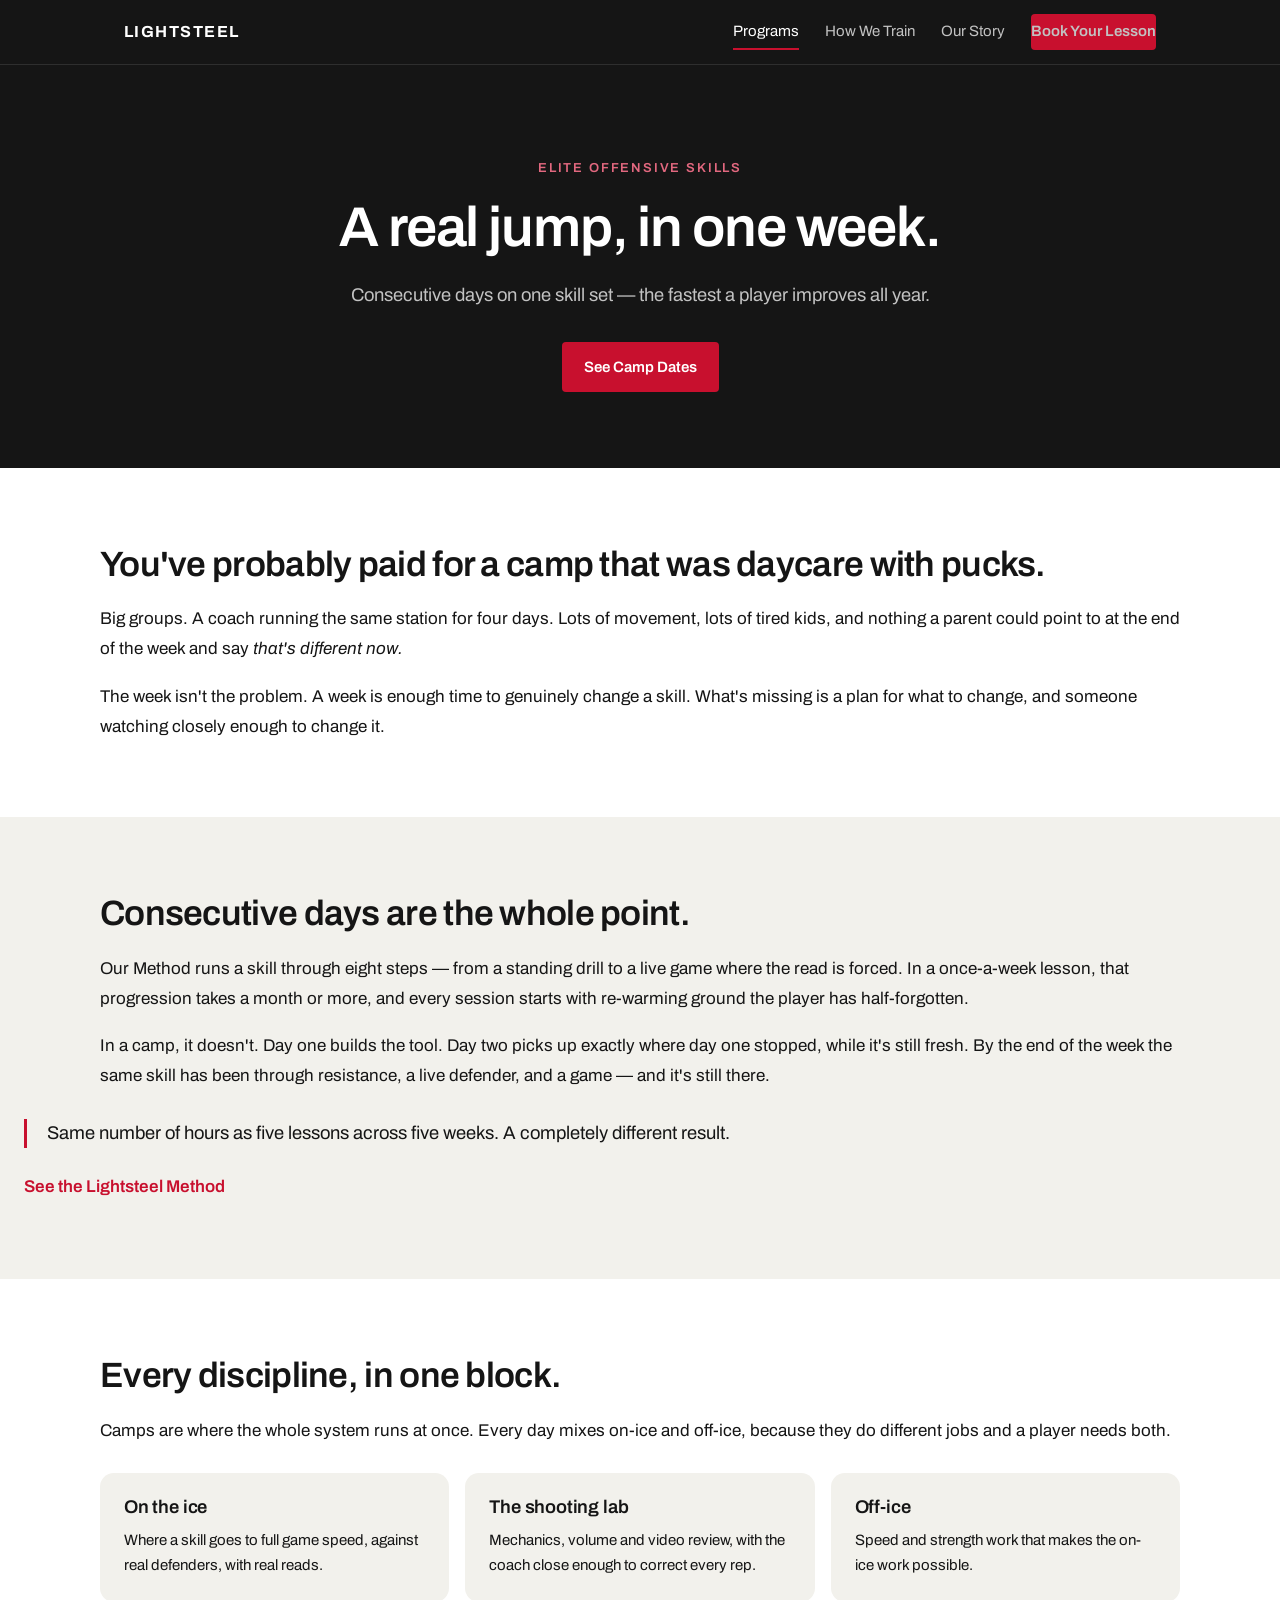
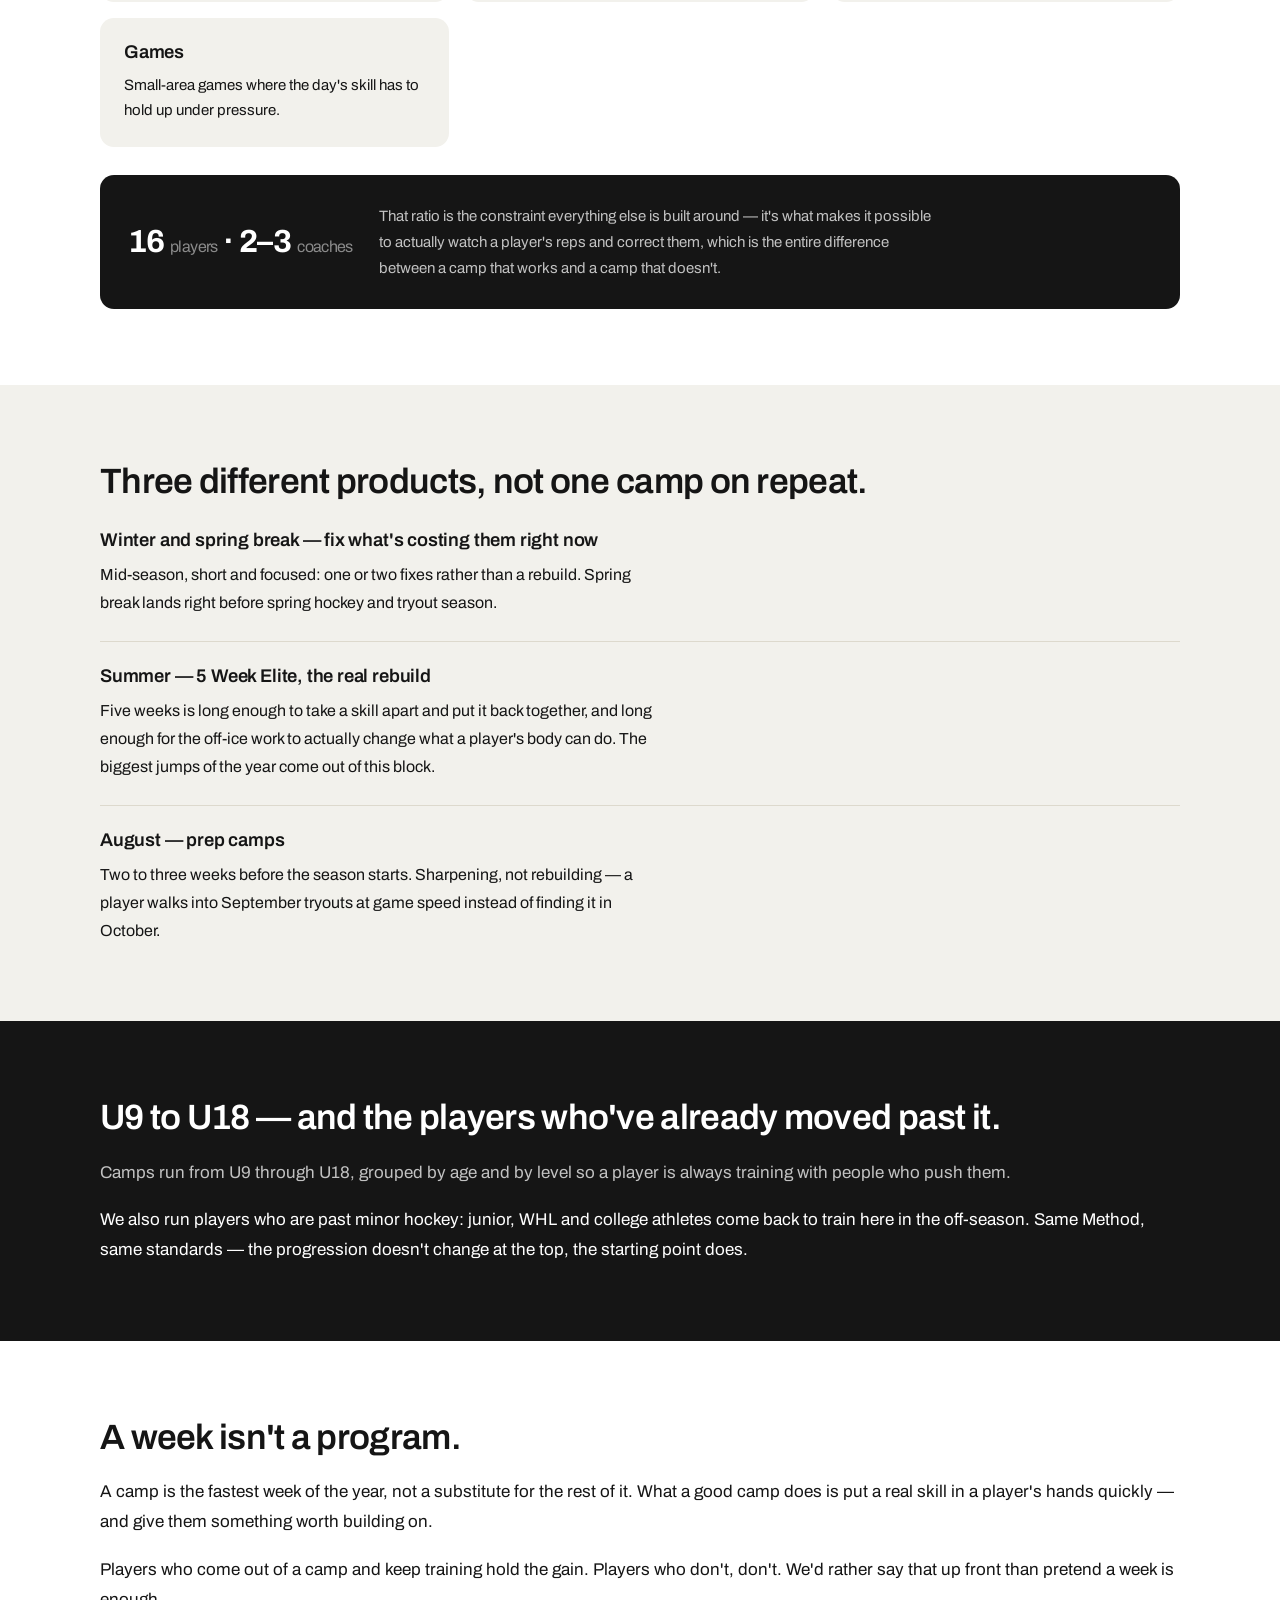
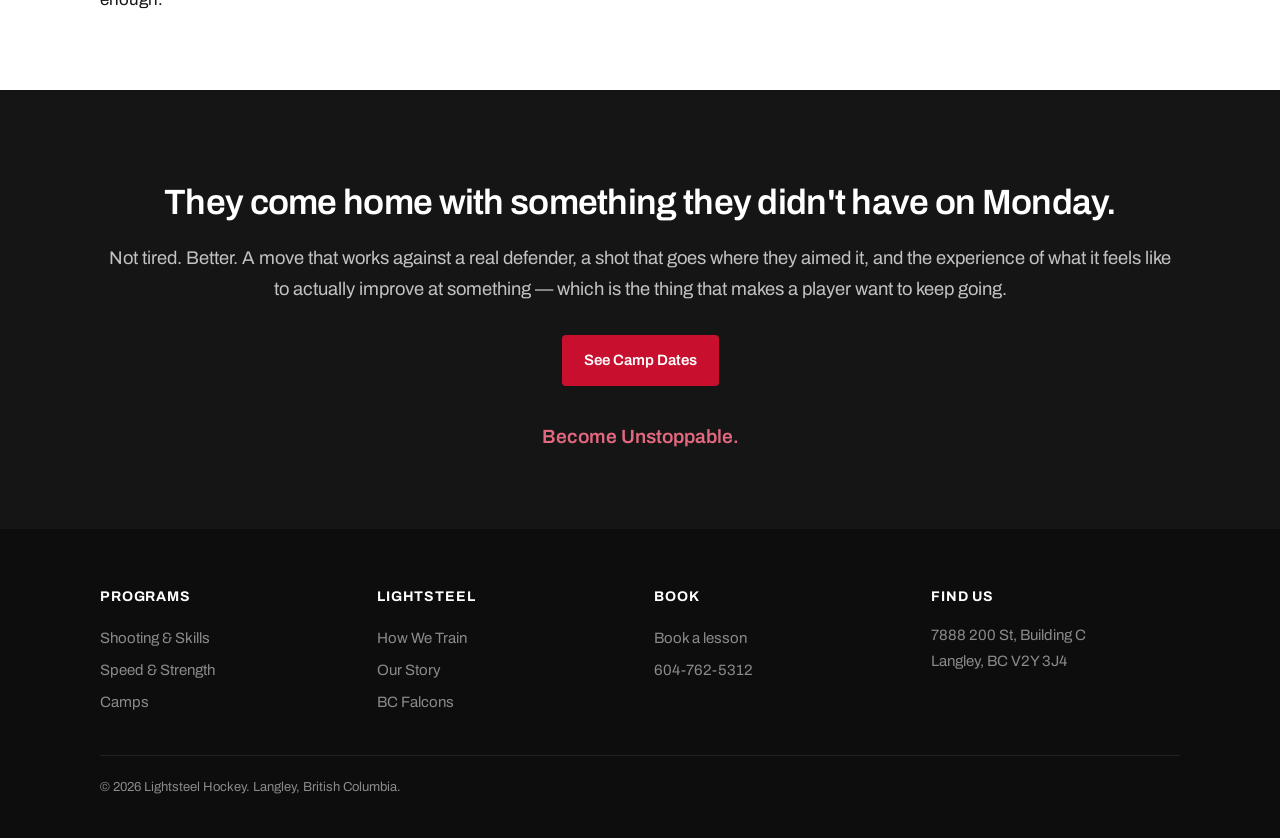
==== camps.html @ 932cd832 "Add files via upload" ====
<!DOCTYPE html>
<html lang="en">
<head>
<meta charset="utf-8">
<meta name="viewport" content="width=device-width, initial-scale=1">
<title>Camps — Elite Offensive Skills</title>
<meta name="description" content="Winter break, spring break, 5 Week Elite and August prep camps in Langley, BC. Sixteen players, two to three coaches, on-ice and off-ice every day.">
<link rel="preconnect" href="https://fonts.googleapis.com">
<link rel="preconnect" href="https://fonts.gstatic.com" crossorigin>
<link href="https://fonts.googleapis.com/css2?family=Archivo:wght@400;500;600;700&display=swap" rel="stylesheet">
<link rel="stylesheet" href="/styles.css">
</head>
<body>
<a class="skip" href="#main">Skip to content</a>

<header class="hdr">
  <div class="hdr-in">
    <a class="brand" href="/">LIGHTSTEEL</a>
    <nav class="nav" aria-label="Main">
      <div class="drop">
        <button type="button" aria-haspopup="true" style="color:#fff;border-bottom-color:var(--red)">Programs</button>
        <div class="drop-menu">
          <a href="/shooting-and-skills">Shooting &amp; Skills<span>The synthetic ice lab</span></a>
          <a href="/speed-and-strength">Speed &amp; Strength<span>The physical engine</span></a>
          <a href="/camps">Camps<span>A real jump in a short window</span></a>
        </div>
      </div>
      <a href="/how-we-train" class="hide-sm">How We Train</a>
      <a href="/our-story" class="hide-sm">Our Story</a>
      <a class="btn btn-sm" href="https://goteamup.com/p/12581119-lightsteel-hockey/">Book Your Lesson</a>
    </nav>
  </div>
</header>
<main id="main">

  <section class="band band-dark hero">
    <p class="eyebrow">Elite Offensive Skills</p>
    <h1>A real jump, in one week.</h1>
    <p class="lead">Consecutive days on one skill set — the fastest a player improves all year.</p>
    <div class="cta-row"><a class="btn" href="https://goteamup.com/p/12581119-lightsteel-hockey/">See Camp Dates</a></div>
  </section>

  <section class="band band-white">
    <h2>You've probably paid for a camp that was daycare with pucks.</h2>
    <p>Big groups. A coach running the same station for four days. Lots of movement, lots of tired kids, and nothing a parent could point to at the end of the week and say <em>that's different now.</em></p>
    <p>The week isn't the problem. A week is enough time to genuinely change a skill. What's missing is a plan for what to change, and someone watching closely enough to change it.</p>
  </section>

  <section class="band band-light">
    <h2>Consecutive days are the whole point.</h2>
    <p>Our Method runs a skill through eight steps — from a standing drill to a live game where the read is forced. In a once-a-week lesson, that progression takes a month or more, and every session starts with re-warming ground the player has half-forgotten.</p>
    <p>In a camp, it doesn't. Day one builds the tool. Day two picks up exactly where day one stopped, while it's still fresh. By the end of the week the same skill has been through resistance, a live defender, and a game — and it's still there.</p>
    <p class="pull">Same number of hours as five lessons across five weeks. A completely different result.</p>
    <a class="arrow-link" href="/how-we-train" style="margin-top:24px">See the Lightsteel Method</a>
  </section>

  <section class="band band-white">
    <h2>Every discipline, in one block.</h2>
    <p>Camps are where the whole system runs at once. Every day mixes on-ice and off-ice, because they do different jobs and a player needs both.</p>
    <div class="grid g2">
      <div class="card"><h3>On the ice</h3><p>Where a skill goes to full game speed, against real defenders, with real reads.</p></div>
      <div class="card"><h3>The shooting lab</h3><p>Mechanics, volume and video review, with the coach close enough to correct every rep.</p></div>
      <div class="card"><h3>Off-ice</h3><p>Speed and strength work that makes the on-ice work possible.</p></div>
      <div class="card"><h3>Games</h3><p>Small-area games where the day's skill has to hold up under pressure.</p></div>
    </div>
    <div class="ratio">
      <b>16 <span>players</span> · 2–3 <span>coaches</span></b>
      <p>That ratio is the constraint everything else is built around — it's what makes it possible to actually watch a player's reps and correct them, which is the entire difference between a camp that works and a camp that doesn't.</p>
    </div>
  </section>

  <section class="band band-light">
    <h2>Three different products, not one camp on repeat.</h2>
    <div class="rows">
      <div class="row">
        <h3>Winter and spring break — fix what's costing them right now</h3>
        <p>Mid-season, short and focused: one or two fixes rather than a rebuild. Spring break lands right before spring hockey and tryout season.</p>
      </div>
      <div class="row">
        <h3>Summer — 5 Week Elite, the real rebuild</h3>
        <p>Five weeks is long enough to take a skill apart and put it back together, and long enough for the off-ice work to actually change what a player's body can do. The biggest jumps of the year come out of this block.</p>
      </div>
      <div class="row">
        <h3>August — prep camps</h3>
        <p>Two to three weeks before the season starts. Sharpening, not rebuilding — a player walks into September tryouts at game speed instead of finding it in October.</p>
      </div>
    </div>
  </section>

  <section class="band band-dark">
    <h2>U9 to U18 — and the players who've already moved past it.</h2>
    <p>Camps run from U9 through U18, grouped by age and by level so a player is always training with people who push them.</p>
    <p style="color:#fff">We also run players who are past minor hockey: junior, WHL and college athletes come back to train here in the off-season. Same Method, same standards — the progression doesn't change at the top, the starting point does.</p>
  </section>

  <section class="band band-white">
    <h2>A week isn't a program.</h2>
    <p>A camp is the fastest week of the year, not a substitute for the rest of it. What a good camp does is put a real skill in a player's hands quickly — and give them something worth building on.</p>
    <p>Players who come out of a camp and keep training hold the gain. Players who don't, don't. We'd rather say that up front than pretend a week is enough.</p>
  </section>

  <section class="band band-dark hero">
    <h2>They come home with something they didn't have on Monday.</h2>
    <p class="lead">Not tired. Better. A move that works against a real defender, a shot that goes where they aimed it, and the experience of what it feels like to actually improve at something — which is the thing that makes a player want to keep going.</p>
    <div class="cta-row"><a class="btn" href="https://goteamup.com/p/12581119-lightsteel-hockey/">See Camp Dates</a></div>
    <p style="color:var(--red-accent);font-weight:600;font-size:1.2rem;margin-top:34px">Become Unstoppable.</p>
  </section>

</main>

<footer class="ftr">
  <div class="ftr-in">
    <div>
      <h4>Programs</h4>
      <a href="/shooting-and-skills">Shooting &amp; Skills</a>
      <a href="/speed-and-strength">Speed &amp; Strength</a>
      <a href="/camps">Camps</a>
    </div>
    <div>
      <h4>Lightsteel</h4>
      <a href="/how-we-train">How We Train</a>
      <a href="/our-story">Our Story</a>
      <a href="https://bcfalcons.com">BC Falcons</a>
    </div>
    <div>
      <h4>Book</h4>
      <a href="https://goteamup.com/p/12581119-lightsteel-hockey/">Book a lesson</a>
      <a href="tel:+16047625312">604-762-5312</a>
    </div>
    <div>
      <h4>Find us</h4>
      <p style="font-size:15px;margin:0">7888 200 St, Building C<br>Langley, BC V2Y 3J4</p>
    </div>
  </div>
  <p class="legal">© <span id="yr">2026</span> Lightsteel Hockey. Langley, British Columbia.</p>
</footer>
<script>document.getElementById('yr').textContent=new Date().getFullYear();</script>
</body>
</html>
---- styles.css ----
/* Lightsteel Hockey — shared styles
   Edit colours, type and spacing here once; every page picks it up. */

:root {
  --red: #c8102e;
  --red-accent: #e2687f;
  --dark: #151515;
  --dark-2: #1e1e1e;
  --light: #f2f1ec;
  --white: #ffffff;
  --ink: #151515;
  --ink-soft: #4a4a4a;
  --ink-mute: #6a6a6a;
  --on-dark: #ffffff;
  --on-dark-soft: #c2c2c2;
  --on-dark-mute: #8a8a8a;
  --line-dark: #333333;
  --line-light: #ddd9cd;
  --wrap: 1080px;
  --read: 62ch;
}

* { box-sizing: border-box; }

html { scroll-behavior: smooth; }
@media (prefers-reduced-motion: reduce) {
  html { scroll-behavior: auto; }
  * { animation: none !important; transition: none !important; }
}

body {
  margin: 0;
  font-family: 'Archivo', -apple-system, BlinkMacSystemFont, 'Segoe UI', sans-serif;
  font-size: 17px;
  line-height: 1.75;
  color: var(--ink);
  background: var(--white);
  -webkit-font-smoothing: antialiased;
}

img { max-width: 100%; display: block; }
a { color: inherit; }

:focus-visible {
  outline: 3px solid var(--red-accent);
  outline-offset: 3px;
}

.skip {
  position: absolute; left: -9999px;
  background: var(--red); color: #fff; padding: 12px 18px; z-index: 100;
}
.skip:focus { left: 12px; top: 12px; }

/* ---------- header ---------- */

.hdr {
  position: sticky; top: 0; z-index: 50;
  background: var(--dark);
  border-bottom: 1px solid #2e2e2e;
}
.hdr-in {
  max-width: var(--wrap); margin: 0 auto;
  padding: 14px 24px;
  display: flex; align-items: center; justify-content: space-between; gap: 20px;
}
.brand {
  color: #fff; font-weight: 700; letter-spacing: .09em;
  font-size: 16px; text-decoration: none;
}
.nav { display: flex; align-items: center; gap: 26px; }
.nav a {
  color: var(--on-dark-soft); text-decoration: none; font-size: 15px;
  padding: 4px 0; border-bottom: 2px solid transparent;
}
.nav a:hover { color: #fff; }
.nav a[aria-current="page"] { color: #fff; border-bottom-color: var(--red); }

.drop { position: relative; }
.drop > button {
  background: none; border: 0; padding: 4px 0; cursor: pointer;
  color: var(--on-dark-soft); font: inherit; font-size: 15px;
  border-bottom: 2px solid transparent;
}
.drop > button:hover { color: #fff; }
.drop-menu {
  position: absolute; top: calc(100% + 14px); left: -18px;
  background: var(--dark-2); border: 1px solid var(--line-dark);
  border-radius: 12px; padding: 10px; min-width: 260px;
  display: none; flex-direction: column; gap: 2px;
}
.drop:hover .drop-menu, .drop:focus-within .drop-menu { display: flex; }
.drop-menu a {
  padding: 10px 12px; border-radius: 8px; border: 0;
  color: #fff; font-size: 15px;
}
.drop-menu a span { display: block; color: var(--on-dark-mute); font-size: 13px; line-height: 1.5; }
.drop-menu a:hover { background: #2a2a2a; }

.btn {
  display: inline-block; background: var(--red); color: #fff;
  text-decoration: none; font-size: 15px; font-weight: 600;
  padding: 12px 22px; border-radius: 4px; white-space: nowrap;
}
.btn:hover { background: #a80d26; }
.btn-ghost {
  background: transparent; border: 1px solid #5a5a5a; color: #fff;
}
.btn-ghost:hover { background: #262626; border-color: #7a7a7a; }
.btn-sm { padding: 10px 18px; font-size: 14px; }

/* ---------- bands ---------- */

.band { padding: 76px 24px; }
.band > * { max-width: var(--wrap); margin-left: auto; margin-right: auto; }
.band-dark { background: var(--dark); color: var(--on-dark-soft); }
.band-light { background: var(--light); }
.band-white { background: var(--white); }
.band-red { background: var(--red); color: #fff; }
.band-tight { padding: 44px 24px; }

.band-dark h1, .band-dark h2, .band-dark h3, .band-dark strong { color: #fff; }
.band-red h2, .band-red h3, .band-red strong { color: #fff; }

/* ---------- type ---------- */

h1, h2, h3 {
  font-weight: 600; letter-spacing: -0.02em; line-height: 1.15;
  margin: 0 0 20px;
}
h1 { font-size: clamp(2.4rem, 6vw, 3.5rem); }
h2 { font-size: clamp(1.7rem, 3.6vw, 2.2rem); }
h3 { font-size: 1.15rem; letter-spacing: -0.01em; margin-bottom: 10px; }

p { margin: 0 0 18px; max-width: var(--read); }
p:last-child { margin-bottom: 0; }
.lead { font-size: 1.15rem; line-height: 1.7; }
.wide { max-width: none; }

.eyebrow {
  color: var(--red); font-size: 13px; font-weight: 600;
  letter-spacing: .14em; text-transform: uppercase;
  margin: 0 0 16px;
}
.band-dark .eyebrow { color: var(--red-accent); }

.pull {
  border-left: 3px solid var(--red);
  padding-left: 20px; margin: 28px 0 0;
  font-size: 1.15rem; line-height: 1.6; color: var(--ink);
}
.band-dark .pull { color: #fff; }

.note { color: var(--ink-mute); }
.band-dark .note { color: var(--on-dark-mute); }

.arrow-link {
  display: inline-block; margin-top: 8px;
  color: var(--red); font-weight: 600; text-decoration: none;
  border-bottom: 1px solid transparent;
}
.arrow-link:hover { border-bottom-color: var(--red); }
.band-dark .arrow-link { color: var(--red-accent); }

/* ---------- hero ---------- */

.hero { padding: 92px 24px 76px; text-align: center; }
.hero p { margin-left: auto; margin-right: auto; }
.hero-left { text-align: left; }
.hero-left p { margin-left: 0; }
.cta-row { display: flex; gap: 12px; justify-content: center; flex-wrap: wrap; margin-top: 30px; }
.hero-left .cta-row { justify-content: flex-start; }

.proofbar { padding: 18px 24px; text-align: center; }
.proofbar p { max-width: none; margin: 0; font-size: 15px; }
.proofbar strong { font-weight: 600; }

/* ---------- grids and cards ---------- */

.grid { display: grid; gap: 16px; margin-top: 28px; }
.g2 { grid-template-columns: repeat(auto-fit, minmax(260px, 1fr)); }
.g3 { grid-template-columns: repeat(auto-fit, minmax(220px, 1fr)); }
.g4 { grid-template-columns: repeat(auto-fit, minmax(190px, 1fr)); }

.card { border-radius: 14px; padding: 24px; }
.card p { font-size: 15px; line-height: 1.65; max-width: none; }
.band-white .card { background: var(--light); }
.band-light .card { background: var(--white); }
.band-dark .card { background: none; border: 1px solid var(--line-dark); }
.band-dark .card p { color: var(--on-dark-mute); }

.card-link { text-decoration: none; display: block; }
.card-link:hover { outline: 2px solid var(--red); }

.inset {
  background: var(--dark); color: var(--on-dark-soft);
  border-radius: 14px; padding: 32px; margin-top: 32px;
}
.inset h2, .inset strong { color: #fff; }
.inset hr { border: 0; border-top: 1px solid var(--line-dark); margin: 24px 0; }
.inset .close { color: #fff; font-size: 1.25rem; font-weight: 600; line-height: 1.45; }
.hinge { color: var(--red-accent); font-weight: 600; }

/* ---------- numbered steps ---------- */

.steps { display: grid; gap: 12px; margin: 18px 0 34px; }
.step {
  border: 1px solid var(--line-dark); border-radius: 14px;
  padding: 18px 20px; display: flex; gap: 18px;
}
.step .n { color: var(--red-accent); font-weight: 700; min-width: 26px; }
.step p { margin: 0; font-size: 15px; line-height: 1.65; color: var(--on-dark-mute); max-width: none; }
.step strong { color: #fff; font-weight: 600; }

.group-label {
  color: #fff; font-weight: 600; font-size: 15px;
  letter-spacing: .08em; text-transform: uppercase; margin: 0 0 4px;
}
.group-sub { color: var(--on-dark-mute); font-size: 14px; margin: 0 0 14px; }

/* ---------- rows (stacked arguments) ---------- */

.rows { margin-top: 28px; }
.row { padding-bottom: 24px; margin-bottom: 24px; border-bottom: 1px solid var(--line-light); }
.row:last-child { padding-bottom: 0; margin-bottom: 0; border-bottom: 0; }
.band-dark .row { border-bottom-color: var(--line-dark); }
.row p { font-size: 16px; }

/* ---------- testimonial ---------- */

.quote { text-align: center; padding: 68px 24px; }
.quote .stars { color: var(--red-accent); letter-spacing: .2em; font-size: 20px; margin: 0 0 18px; }
.quote blockquote {
  margin: 0 auto 20px; max-width: 22ch;
  font-size: clamp(1.6rem, 3.4vw, 2.1rem); font-weight: 600;
  line-height: 1.35; color: #fff; letter-spacing: -0.02em;
}
.quote .who { color: var(--on-dark-mute); font-size: 14px; margin: 0; max-width: none; }

/* ---------- stat block ---------- */

.stats { display: grid; grid-template-columns: repeat(auto-fit, minmax(160px, 1fr)); gap: 20px; margin: 26px 0; }
.stat b { display: block; font-size: 2.1rem; font-weight: 700; line-height: 1.1; letter-spacing: -0.03em; }
.stat span { display: block; font-size: 14px; line-height: 1.5; opacity: .85; margin-top: 4px; }

.ratio {
  background: var(--dark); border-radius: 14px; padding: 28px;
  display: flex; gap: 26px; align-items: center; flex-wrap: wrap; margin-top: 28px;
}
.ratio b { color: #fff; font-size: 2rem; font-weight: 700; white-space: nowrap; letter-spacing: -0.02em; }
.ratio b span { color: var(--on-dark-mute); font-size: 1rem; font-weight: 400; }
.ratio p { color: var(--on-dark-soft); font-size: 15px; margin: 0; flex: 1; min-width: 240px; }

/* ---------- founder quote ---------- */

.founder { border-left: 3px solid var(--red); padding-left: 24px; max-width: var(--read); }
.founder p { font-size: 1.1rem; line-height: 1.8; color: #eaeaea; }
.founder .sig { color: var(--on-dark-mute); font-size: 14px; font-style: normal; }

/* ---------- footer ---------- */

.ftr { background: #0d0d0d; color: var(--on-dark-mute); padding: 56px 24px 40px; }
.ftr-in { max-width: var(--wrap); margin: 0 auto; display: grid; gap: 28px; grid-template-columns: repeat(auto-fit, minmax(200px, 1fr)); }
.ftr h4 { color: #fff; font-size: 14px; margin: 0 0 12px; letter-spacing: .06em; text-transform: uppercase; }
.ftr a { color: var(--on-dark-mute); text-decoration: none; display: block; padding: 3px 0; font-size: 15px; }
.ftr a:hover { color: #fff; }
.ftr .legal { max-width: var(--wrap); margin: 36px auto 0; padding-top: 20px; border-top: 1px solid #232323; font-size: 13px; }

.memorial {
  background: #0d0d0d; border-top: 1px solid #262626;
  padding: 40px 24px; text-align: center; color: var(--on-dark-mute);
}
.memorial p { max-width: 48ch; margin: 0 auto; font-size: 15px; }

/* ---------- mobile ---------- */

@media (max-width: 780px) {
  .band { padding: 56px 20px; }
  .hero { padding: 64px 20px 56px; }
  .nav { gap: 16px; }
  .nav a, .drop > button { font-size: 14px; }
  .hdr-in { flex-wrap: wrap; }
}
@media (max-width: 560px) {
  body { font-size: 16px; }
  .nav .hide-sm { display: none; }
  .drop-menu { position: static; display: flex; margin-top: 10px; }
}
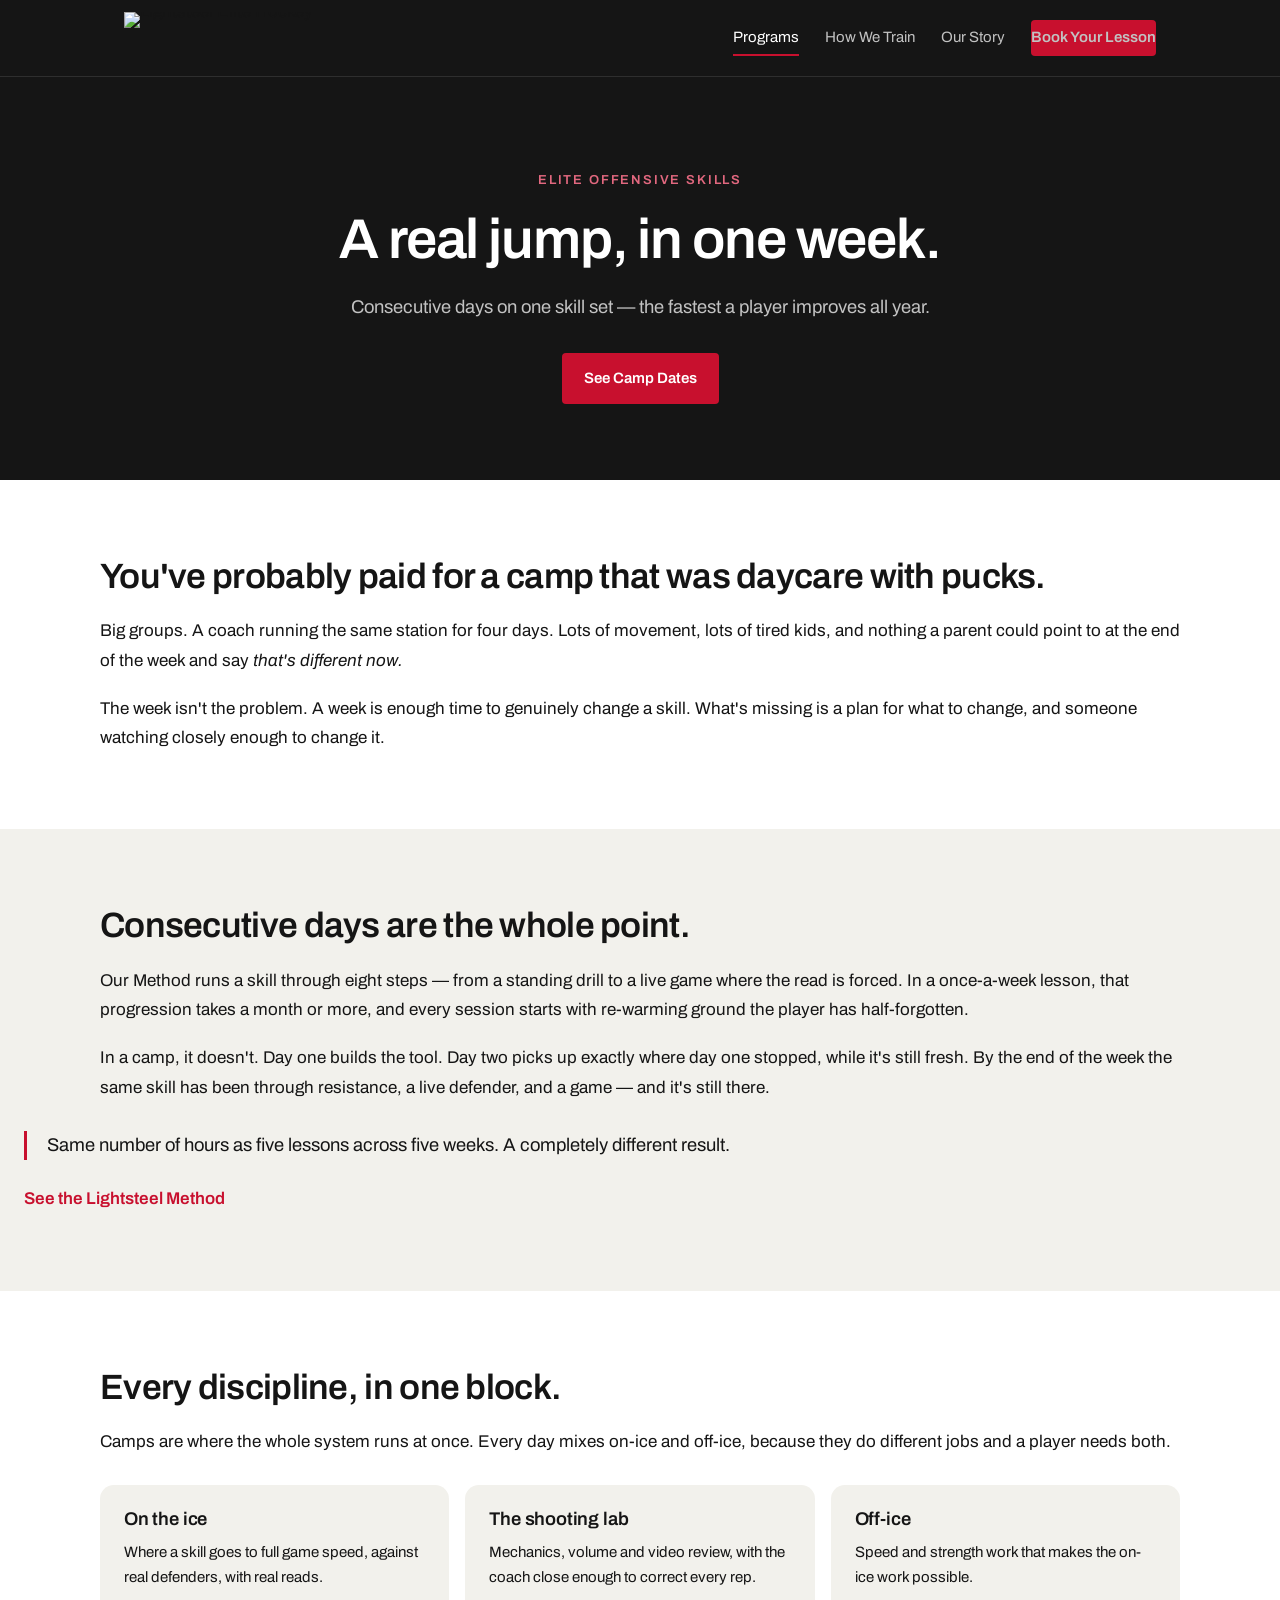
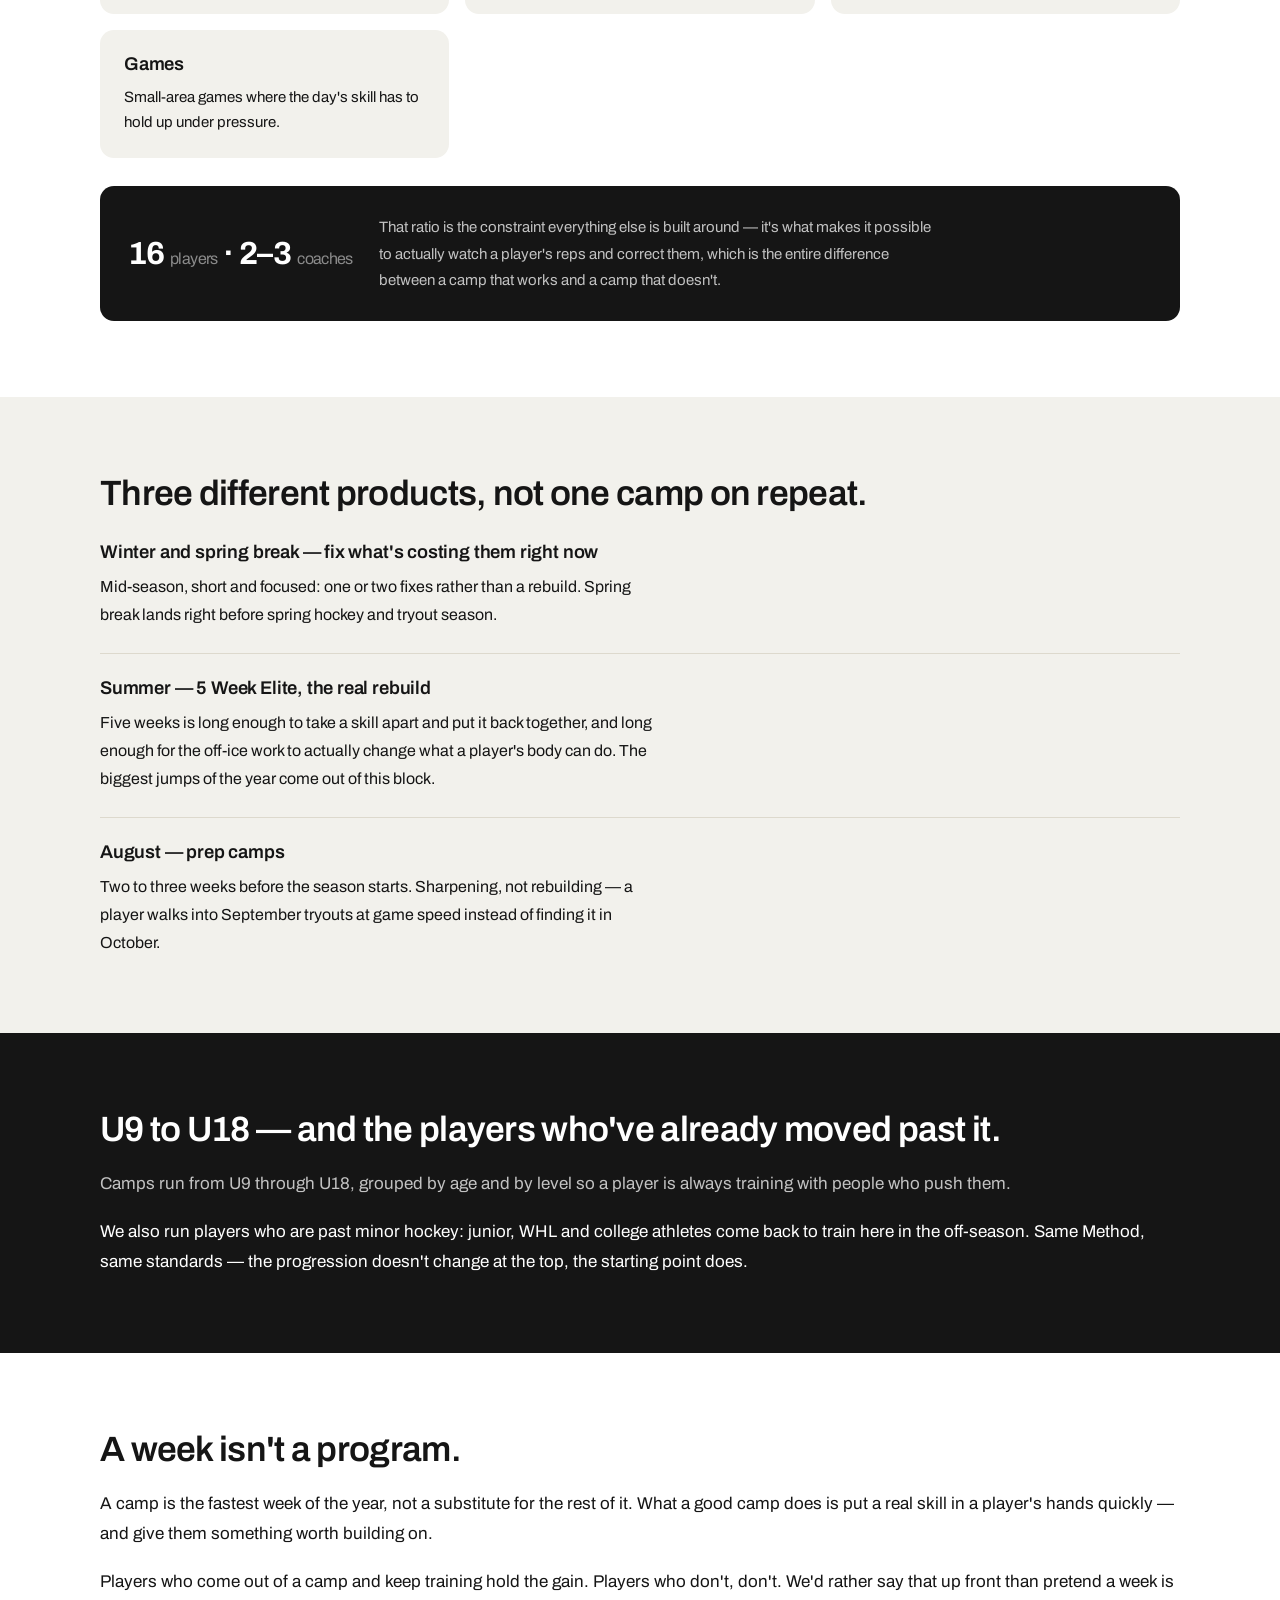
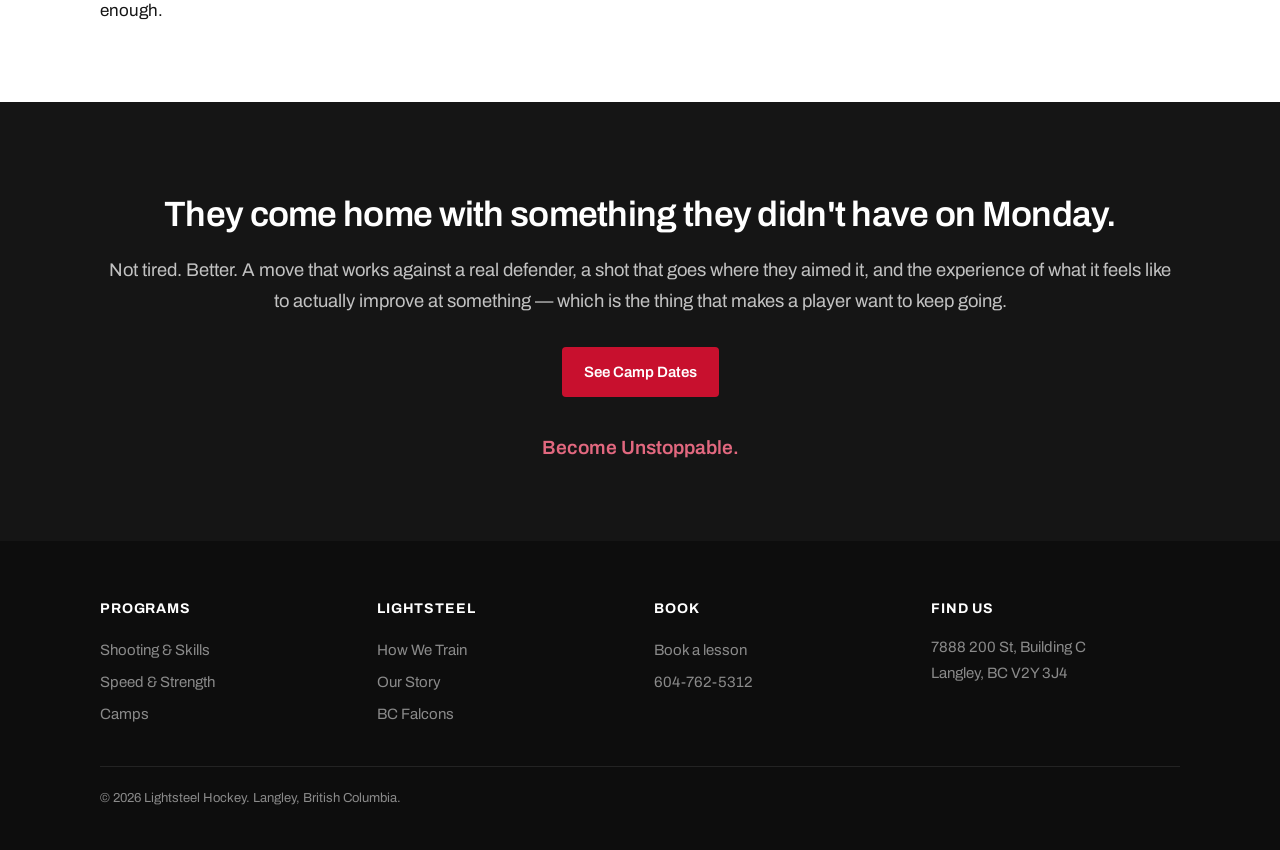
==== commit 5aed133d: "Add files via upload" ====
--- a/camps.html
+++ b/camps.html
@@ -8,6 +8,7 @@
 <link rel="preconnect" href="https://fonts.googleapis.com">
 <link rel="preconnect" href="https://fonts.gstatic.com" crossorigin>
 <link href="https://fonts.googleapis.com/css2?family=Archivo:wght@400;500;600;700&display=swap" rel="stylesheet">
+<link rel="icon" type="image/png" href="/favicon.png">
 <link rel="stylesheet" href="/styles.css">
 </head>
 <body>
@@ -15,7 +16,7 @@
 
 <header class="hdr">
   <div class="hdr-in">
-    <a class="brand" href="/">LIGHTSTEEL</a>
+    <a class="brand" href="/"><img src="/logo-lightsteel-white.png" alt="Lightsteel Elite Hockey" width="224" height="52"></a>
     <nav class="nav" aria-label="Main">
       <div class="drop">
         <button type="button" aria-haspopup="true" style="color:#fff;border-bottom-color:var(--red)">Programs</button>
@@ -135,5 +136,30 @@
   <p class="legal">© <span id="yr">2026</span> Lightsteel Hockey. Langley, British Columbia.</p>
 </footer>
 <script>document.getElementById('yr').textContent=new Date().getFullYear();</script>
+<script>
+document.querySelectorAll('.drop').forEach(function (d) {
+  var btn = d.querySelector('button');
+  btn.setAttribute('aria-expanded', 'false');
+  btn.addEventListener('click', function (e) {
+    e.stopPropagation();
+    var open = d.classList.toggle('open');
+    btn.setAttribute('aria-expanded', open ? 'true' : 'false');
+  });
+});
+document.addEventListener('click', function () {
+  document.querySelectorAll('.drop.open').forEach(function (d) {
+    d.classList.remove('open');
+    d.querySelector('button').setAttribute('aria-expanded', 'false');
+  });
+});
+document.addEventListener('keydown', function (e) {
+  if (e.key === 'Escape') {
+    document.querySelectorAll('.drop.open').forEach(function (d) {
+      d.classList.remove('open');
+      d.querySelector('button').setAttribute('aria-expanded', 'false');
+    });
+  }
+});
+</script>
 </body>
 </html>
--- a/styles.css
+++ b/styles.css
@@ -61,13 +61,12 @@
 }
 .hdr-in {
   max-width: var(--wrap); margin: 0 auto;
-  padding: 14px 24px;
+  padding: 12px 24px;
   display: flex; align-items: center; justify-content: space-between; gap: 20px;
 }
-.brand {
-  color: #fff; font-weight: 700; letter-spacing: .09em;
-  font-size: 16px; text-decoration: none;
-}
+.brand { display: block; line-height: 0; text-decoration: none; }
+.brand img { height: 52px; width: auto; }
+@media (max-width: 560px) { .brand img { height: 40px; } }
 .nav { display: flex; align-items: center; gap: 26px; }
 .nav a {
   color: var(--on-dark-soft); text-decoration: none; font-size: 15px;
@@ -89,7 +88,15 @@
   border-radius: 12px; padding: 10px; min-width: 260px;
   display: none; flex-direction: column; gap: 2px;
 }
-.drop:hover .drop-menu, .drop:focus-within .drop-menu { display: flex; }
+/* invisible bridge so the menu survives the gap between button and panel */
+.drop-menu::before {
+  content: ''; position: absolute;
+  top: -16px; left: 0; right: 0; height: 16px;
+}
+.drop:hover .drop-menu,
+.drop:focus-within .drop-menu,
+.drop.open .drop-menu { display: flex; }
+.drop.open > button, .drop:hover > button { color: #fff; }
 .drop-menu a {
   padding: 10px 12px; border-radius: 8px; border: 0;
   color: #fff; font-size: 15px;
@@ -285,4 +292,5 @@
   body { font-size: 16px; }
   .nav .hide-sm { display: none; }
   .drop-menu { position: static; display: flex; margin-top: 10px; }
-}
+  .drop-menu::before { display: none; }
+}
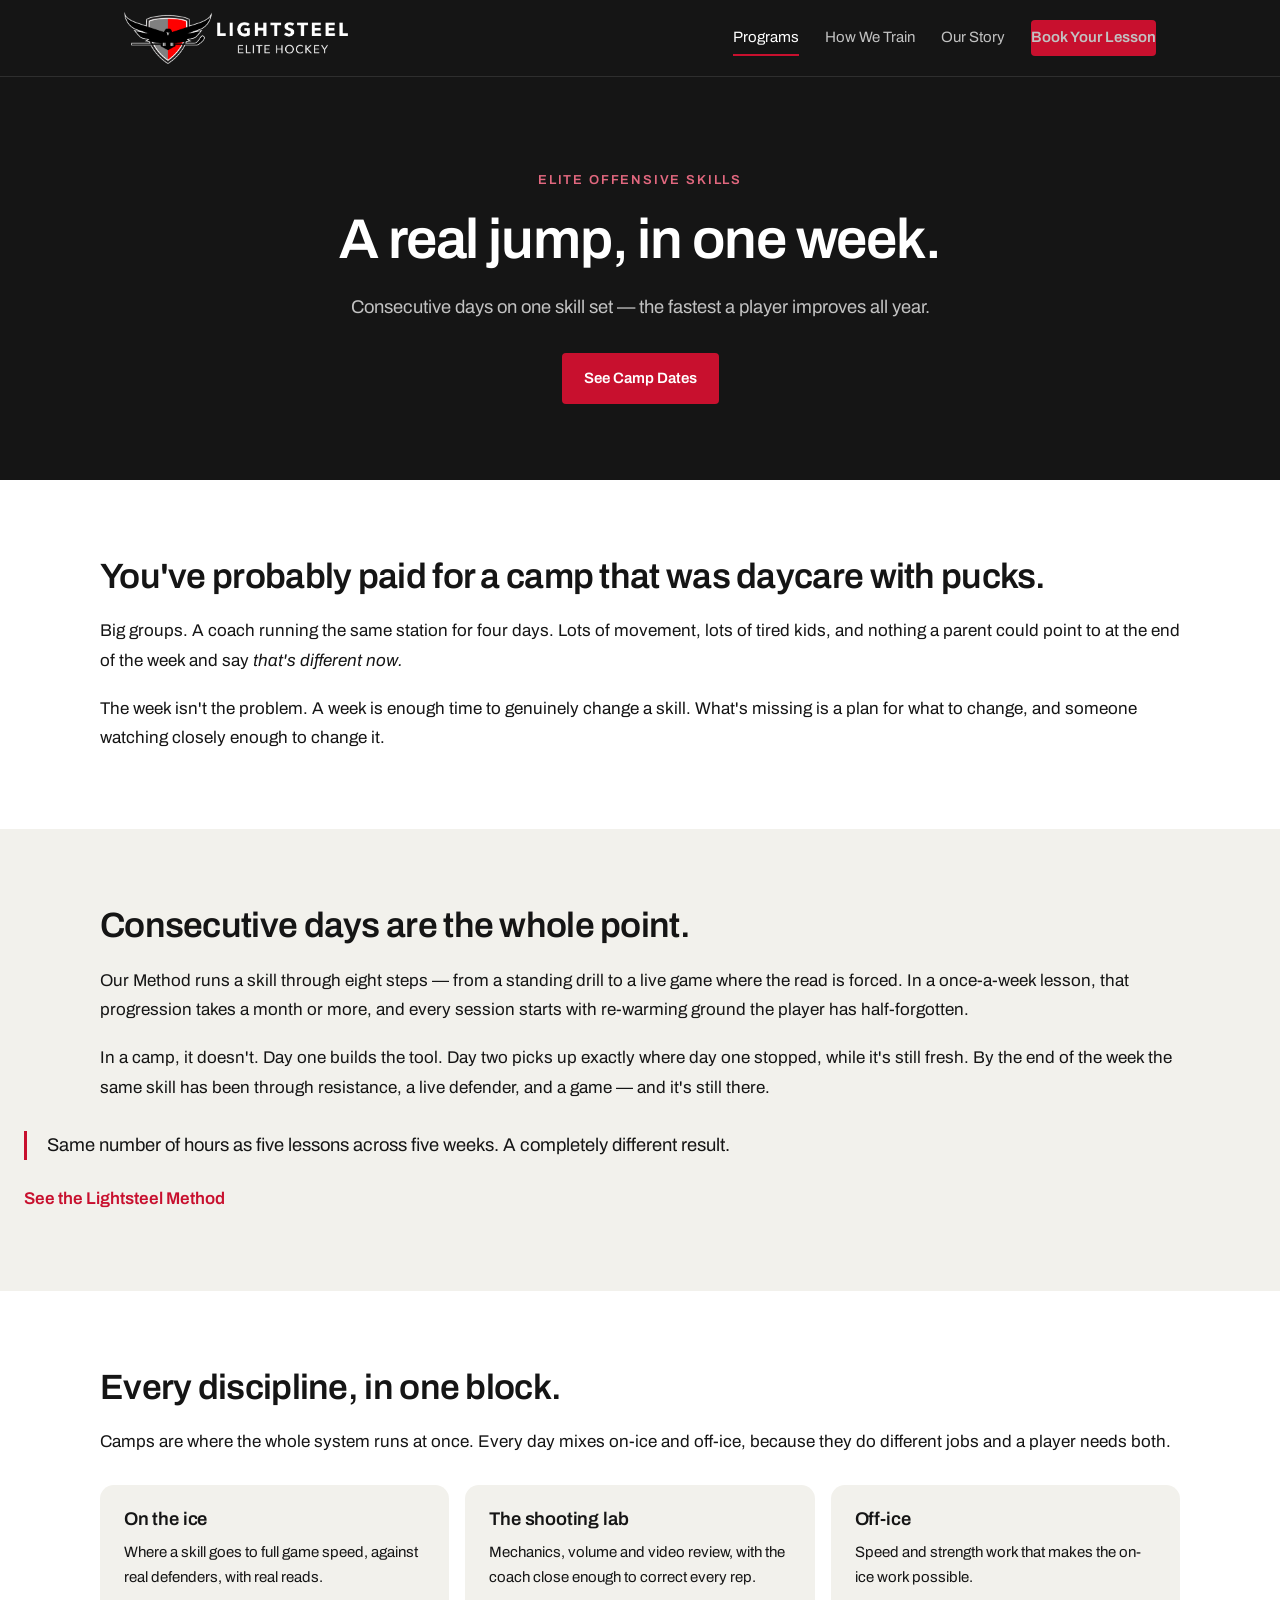
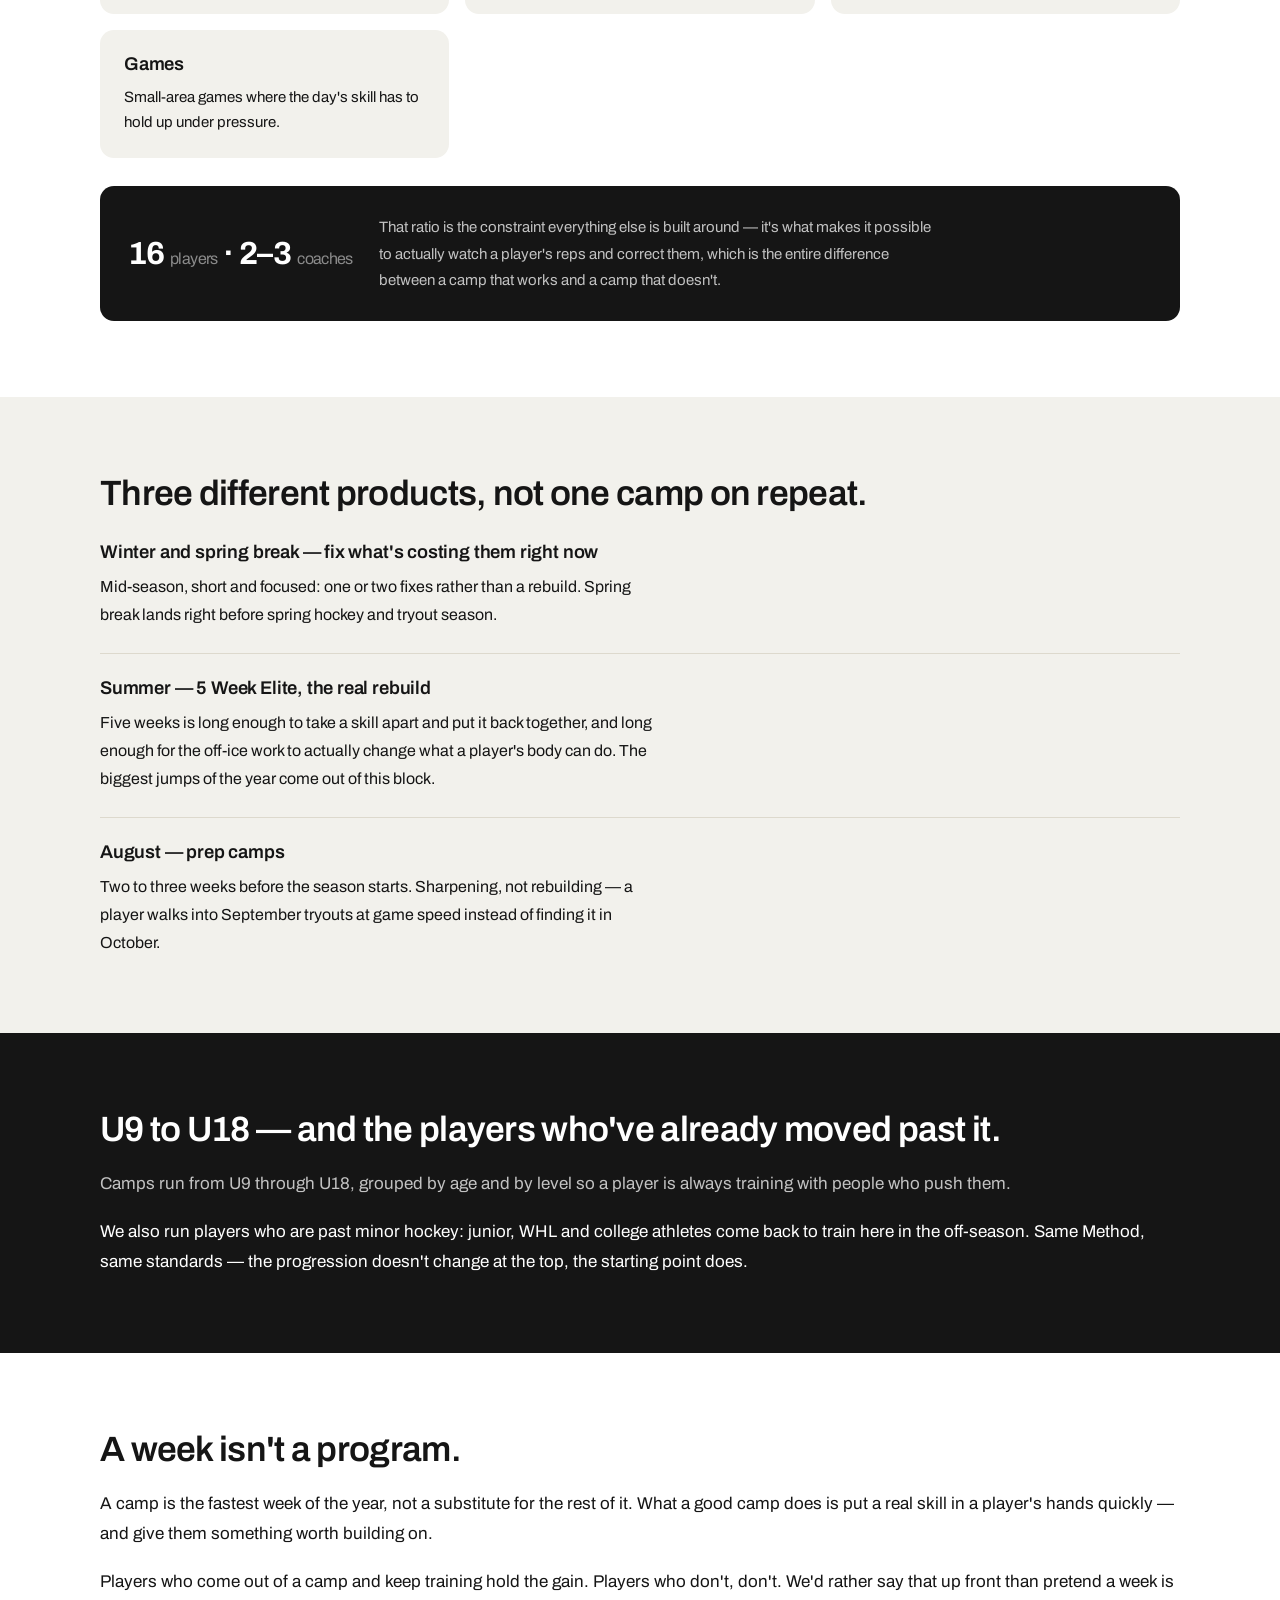
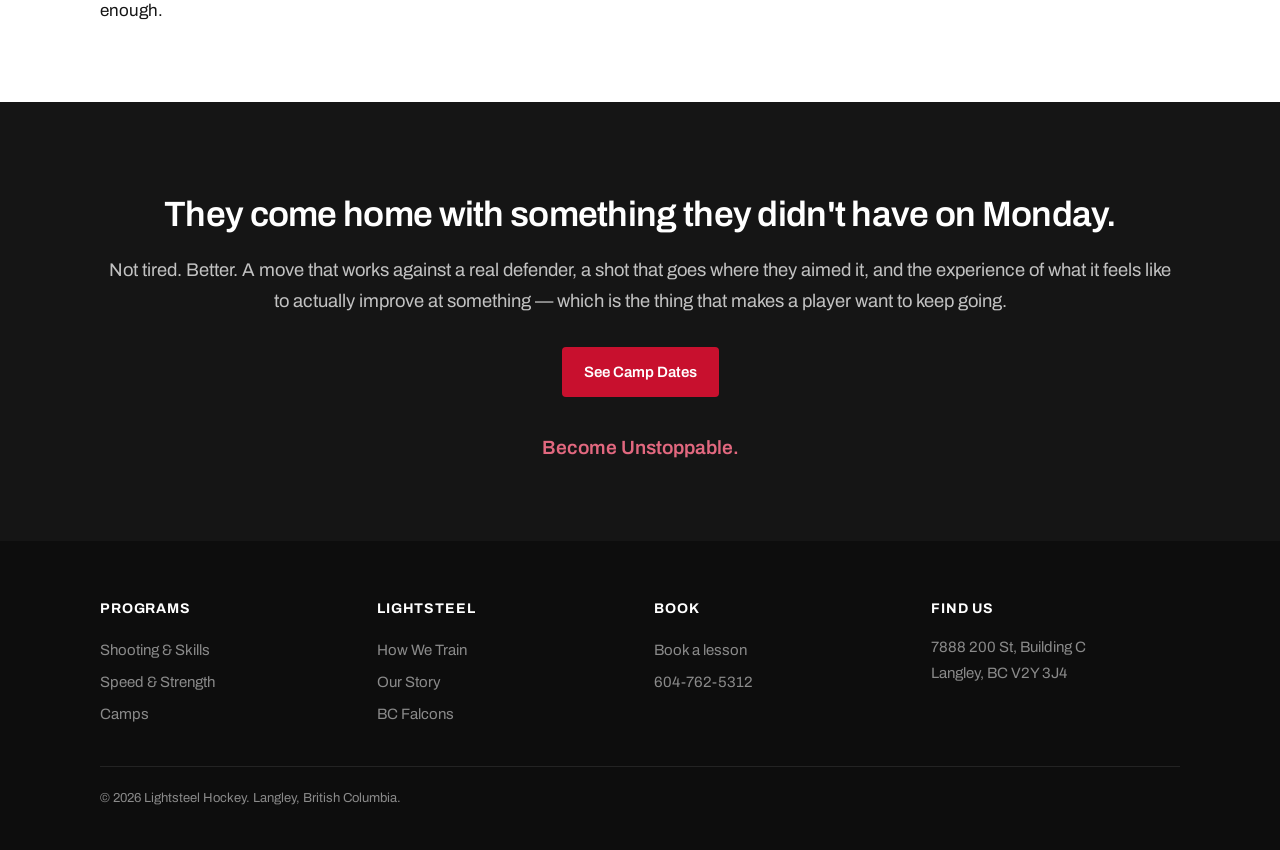
==== commit c85f90bb: "Add files via upload" ====
--- a/camps.html
+++ b/camps.html
@@ -17,7 +17,8 @@
 <header class="hdr">
   <div class="hdr-in">
     <a class="brand" href="/"><img src="/logo-lightsteel-white.png" alt="Lightsteel Elite Hockey" width="224" height="52"></a>
-    <nav class="nav" aria-label="Main">
+    <button class="menu-btn" type="button" aria-label="Menu" aria-expanded="false" aria-controls="sitenav"><span></span><span></span><span></span></button>
+      <nav class="nav" id="sitenav" aria-label="Main">
       <div class="drop">
         <button type="button" aria-haspopup="true" style="color:#fff;border-bottom-color:var(--red)">Programs</button>
         <div class="drop-menu">
@@ -26,8 +27,8 @@
           <a href="/camps">Camps<span>A real jump in a short window</span></a>
         </div>
       </div>
-      <a href="/how-we-train" class="hide-sm">How We Train</a>
-      <a href="/our-story" class="hide-sm">Our Story</a>
+      <a href="/how-we-train">How We Train</a>
+      <a href="/our-story">Our Story</a>
       <a class="btn btn-sm" href="https://goteamup.com/p/12581119-lightsteel-hockey/">Book Your Lesson</a>
     </nav>
   </div>
@@ -137,29 +138,38 @@
 </footer>
 <script>document.getElementById('yr').textContent=new Date().getFullYear();</script>
 <script>
-document.querySelectorAll('.drop').forEach(function (d) {
-  var btn = d.querySelector('button');
-  btn.setAttribute('aria-expanded', 'false');
-  btn.addEventListener('click', function (e) {
+(function () {
+  var nav = document.getElementById('sitenav');
+  var burger = document.querySelector('.menu-btn');
+
+  burger.addEventListener('click', function (e) {
     e.stopPropagation();
-    var open = d.classList.toggle('open');
-    btn.setAttribute('aria-expanded', open ? 'true' : 'false');
+    var open = nav.classList.toggle('open');
+    burger.setAttribute('aria-expanded', open ? 'true' : 'false');
   });
-});
-document.addEventListener('click', function () {
-  document.querySelectorAll('.drop.open').forEach(function (d) {
-    d.classList.remove('open');
-    d.querySelector('button').setAttribute('aria-expanded', 'false');
+
+  document.querySelectorAll('.drop').forEach(function (d) {
+    var b = d.querySelector('button');
+    b.setAttribute('aria-expanded', 'false');
+    b.addEventListener('click', function (e) {
+      e.stopPropagation();
+      var open = d.classList.toggle('open');
+      b.setAttribute('aria-expanded', open ? 'true' : 'false');
+    });
   });
-});
-document.addEventListener('keydown', function (e) {
-  if (e.key === 'Escape') {
+
+  function closeAll() {
+    nav.classList.remove('open');
+    burger.setAttribute('aria-expanded', 'false');
     document.querySelectorAll('.drop.open').forEach(function (d) {
       d.classList.remove('open');
       d.querySelector('button').setAttribute('aria-expanded', 'false');
     });
   }
-});
+  document.addEventListener('click', closeAll);
+  nav.addEventListener('click', function (e) { e.stopPropagation(); });
+  document.addEventListener('keydown', function (e) { if (e.key === 'Escape') closeAll(); });
+})();
 </script>
 </body>
 </html>
--- a/styles.css
+++ b/styles.css
@@ -55,18 +55,20 @@
 /* ---------- header ---------- */
 
 .hdr {
-  position: sticky; top: 0; z-index: 50;
+  position: sticky; top: 0; z-index: 50; position: -webkit-sticky;
   background: var(--dark);
   border-bottom: 1px solid #2e2e2e;
 }
 .hdr-in {
+  position: relative;
   max-width: var(--wrap); margin: 0 auto;
   padding: 12px 24px;
   display: flex; align-items: center; justify-content: space-between; gap: 20px;
 }
 .brand { display: block; line-height: 0; text-decoration: none; }
 .brand img { height: 52px; width: auto; }
-@media (max-width: 560px) { .brand img { height: 40px; } }
+@media (max-width: 860px) { .brand img { height: 42px; } }
+@media (max-width: 400px) { .brand img { height: 36px; } }
 .nav { display: flex; align-items: center; gap: 26px; }
 .nav a {
   color: var(--on-dark-soft); text-decoration: none; font-size: 15px;
@@ -281,16 +283,63 @@
 
 /* ---------- mobile ---------- */
 
-@media (max-width: 780px) {
+/* ---------- mobile menu button ---------- */
+
+.menu-btn {
+  display: none; background: none; border: 0; cursor: pointer;
+  width: 44px; height: 44px; padding: 10px; margin-right: -10px;
+}
+.menu-btn span {
+  display: block; height: 2px; background: #fff; border-radius: 2px;
+  margin: 5px 0; transition: transform .18s ease, opacity .18s ease;
+}
+.menu-btn[aria-expanded="true"] span:nth-child(1) { transform: translateY(7px) rotate(45deg); }
+.menu-btn[aria-expanded="true"] span:nth-child(2) { opacity: 0; }
+.menu-btn[aria-expanded="true"] span:nth-child(3) { transform: translateY(-7px) rotate(-45deg); }
+
+/* ---------- mobile ---------- */
+
+@media (max-width: 860px) {
   .band { padding: 56px 20px; }
   .hero { padding: 64px 20px 56px; }
-  .nav { gap: 16px; }
-  .nav a, .drop > button { font-size: 14px; }
-  .hdr-in { flex-wrap: wrap; }
-}
+  .hdr-in { padding: 10px 20px; }
+  .menu-btn { display: block; }
+
+  .nav {
+    display: none;
+    position: absolute; left: 0; right: 0; top: 100%;
+    background: var(--dark); border-bottom: 1px solid #2e2e2e;
+    flex-direction: column; align-items: stretch; gap: 0;
+    padding: 8px 20px 22px;
+  }
+  .nav.open { display: flex; }
+  .nav > a, .drop > button {
+    font-size: 17px; padding: 14px 0; width: 100%; text-align: left;
+    border-bottom: 1px solid #262626;
+  }
+  .nav a[aria-current="page"] { border-bottom-color: #262626; }
+  .drop { width: 100%; }
+  .drop > button { display: none; }
+
+  /* programs listed inline on mobile — no second tap needed */
+  .drop-menu {
+    position: static; display: flex; background: none; border: 0;
+    padding: 0; min-width: 0; border-radius: 0;
+  }
+  .drop-menu::before { display: none; }
+  .drop-menu a {
+    padding: 14px 0; border-radius: 0; font-size: 17px;
+    border-bottom: 1px solid #262626;
+  }
+  .drop-menu a:hover { background: none; }
+  .drop-menu a span { font-size: 14px; margin-top: 2px; }
+
+  .nav .btn {
+    margin-top: 18px; text-align: center; font-size: 16px; padding: 15px 22px;
+  }
+}
+
 @media (max-width: 560px) {
   body { font-size: 16px; }
-  .nav .hide-sm { display: none; }
-  .drop-menu { position: static; display: flex; margin-top: 10px; }
-  .drop-menu::before { display: none; }
-}
+  .band { padding: 48px 18px; }
+}
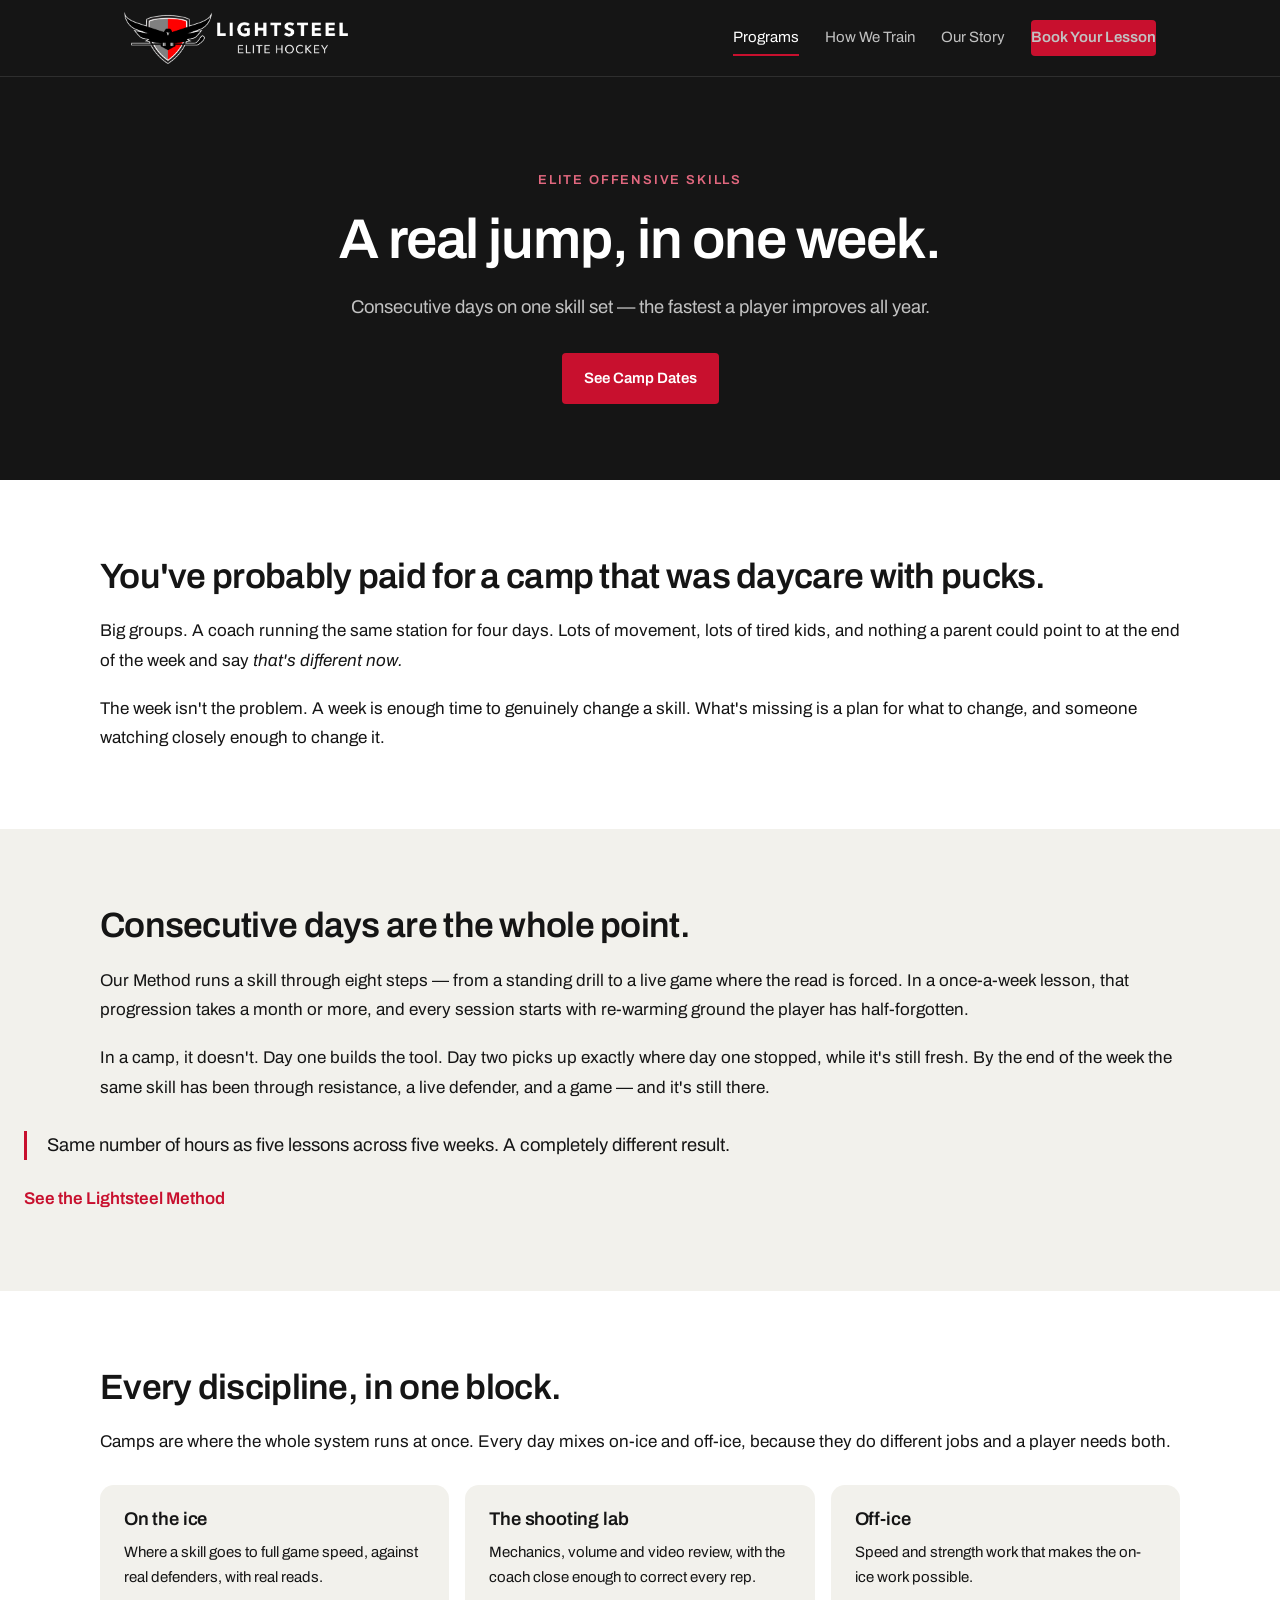
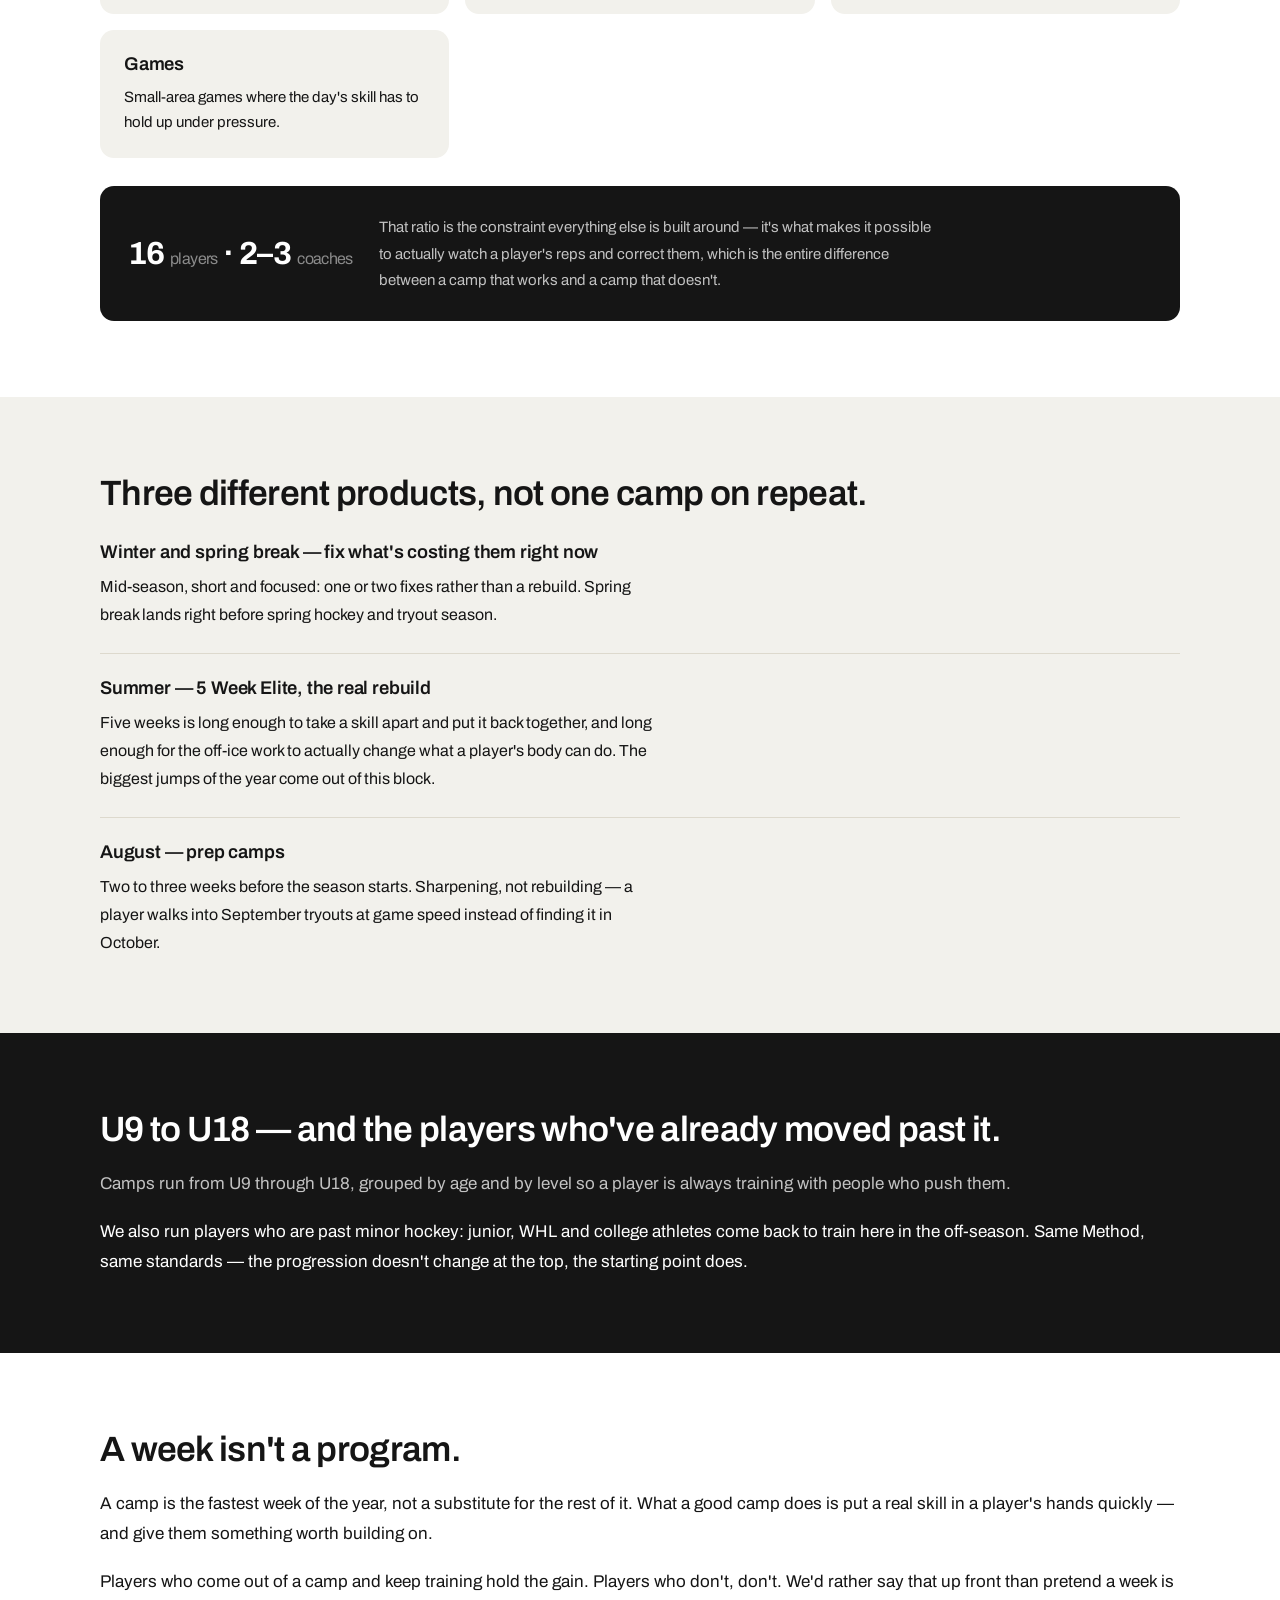
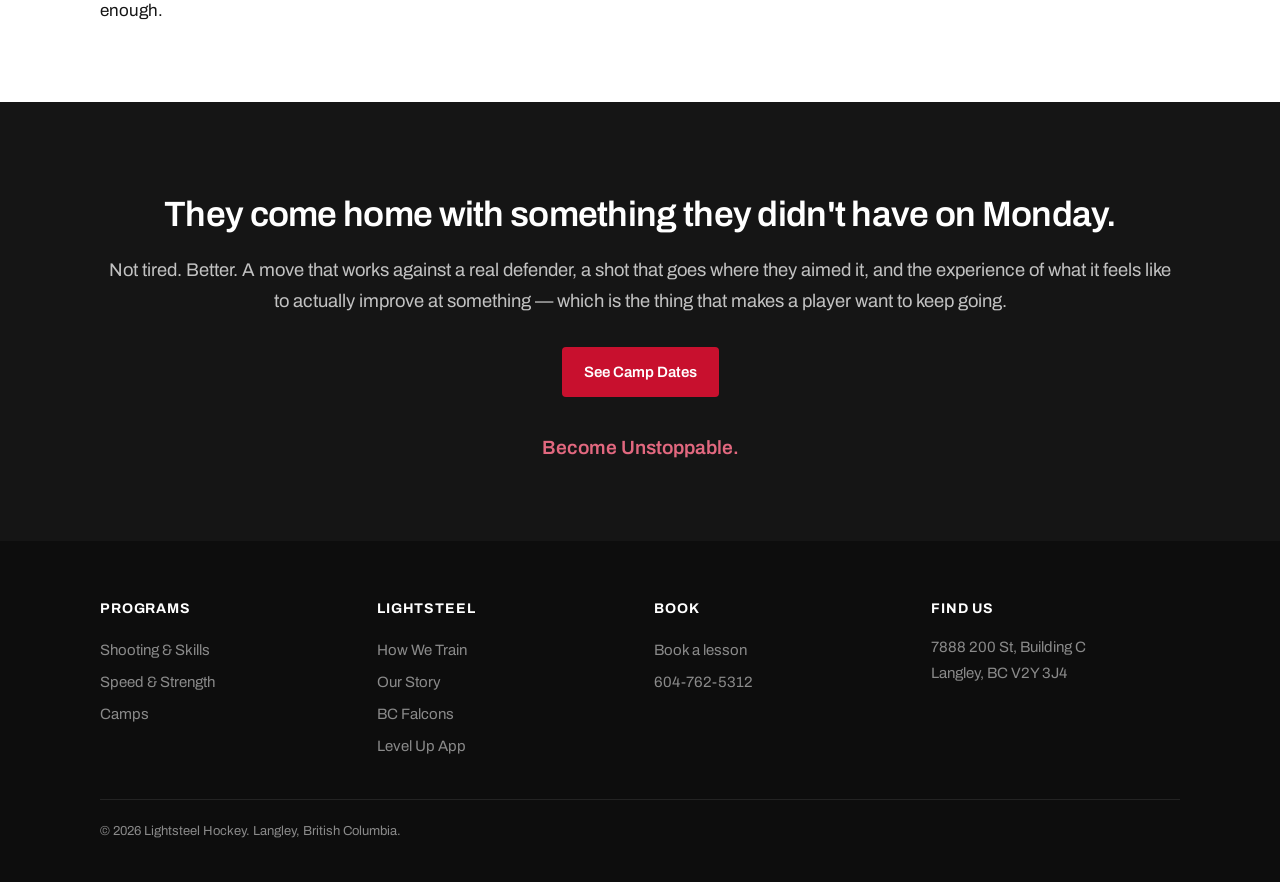
==== commit 1419acd7: "Add Level Up link to Programs menu and footer Adds a fourth Programs dropdown item and a footer link" ====
--- a/camps.html
+++ b/camps.html
@@ -25,6 +25,7 @@
           <a href="/shooting-and-skills">Shooting &amp; Skills<span>The synthetic ice lab</span></a>
           <a href="/speed-and-strength">Speed &amp; Strength<span>The physical engine</span></a>
           <a href="/camps">Camps<span>A real jump in a short window</span></a>
+          <a href="https://www.levelup.hockey/lightsteel">Level Up App<span>Train at home between sessions</span></a>
         </div>
       </div>
       <a href="/how-we-train">How We Train</a>
@@ -123,6 +124,7 @@
       <a href="/how-we-train">How We Train</a>
       <a href="/our-story">Our Story</a>
       <a href="https://bcfalcons.com">BC Falcons</a>
+      <a href="https://www.levelup.hockey/lightsteel">Level Up App</a>
     </div>
     <div>
       <h4>Book</h4>
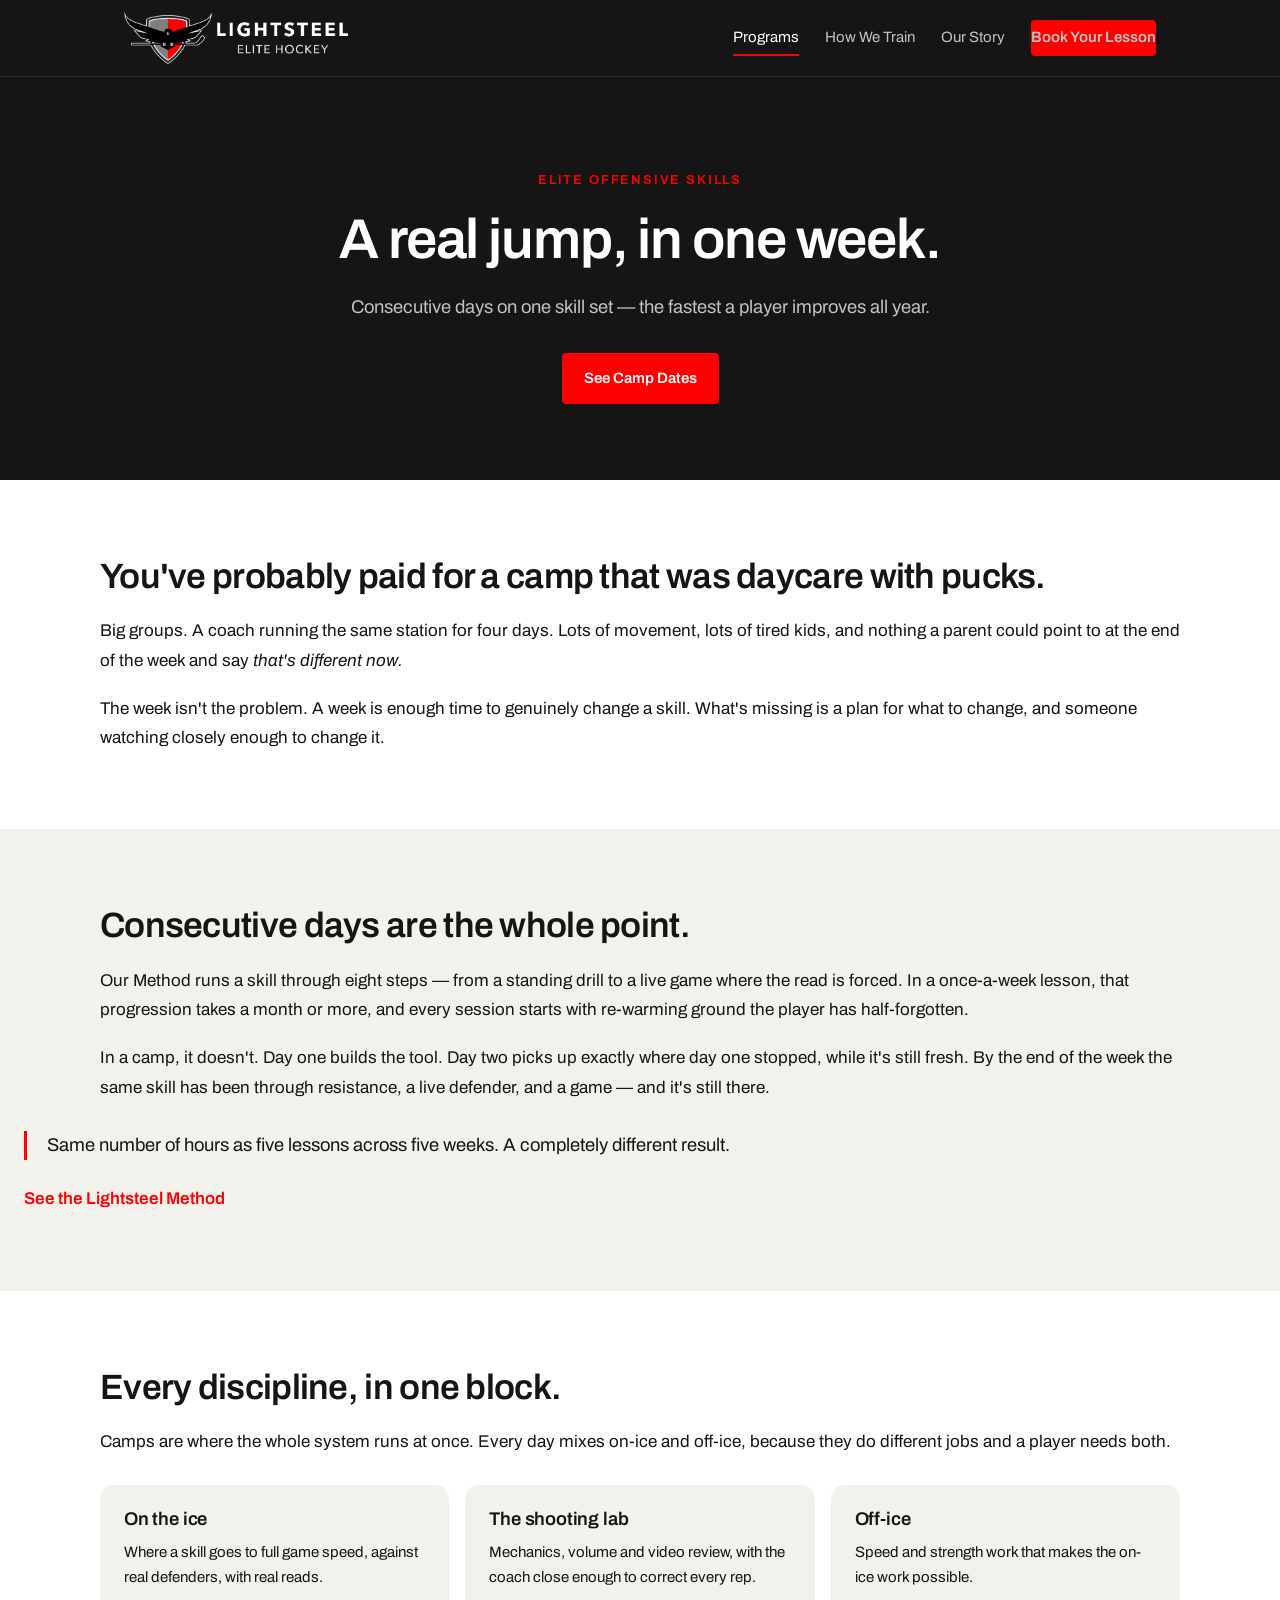
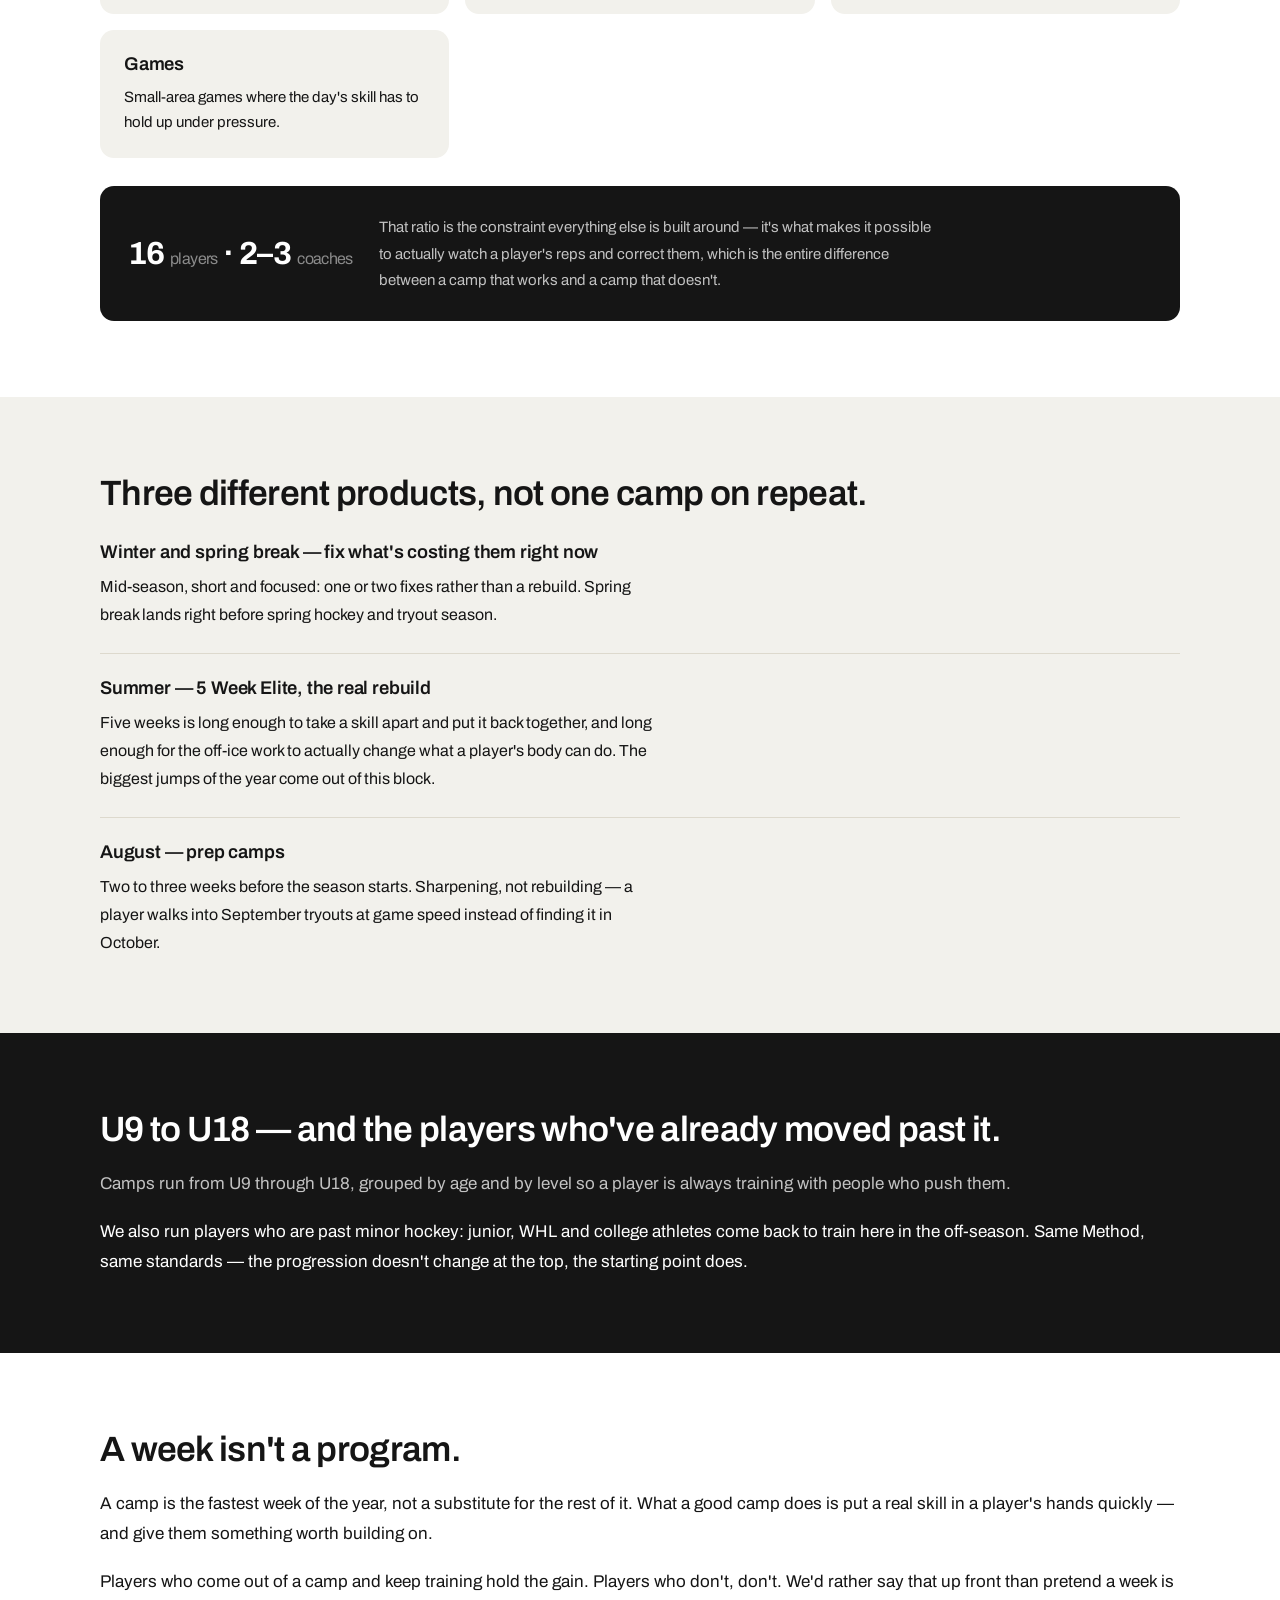
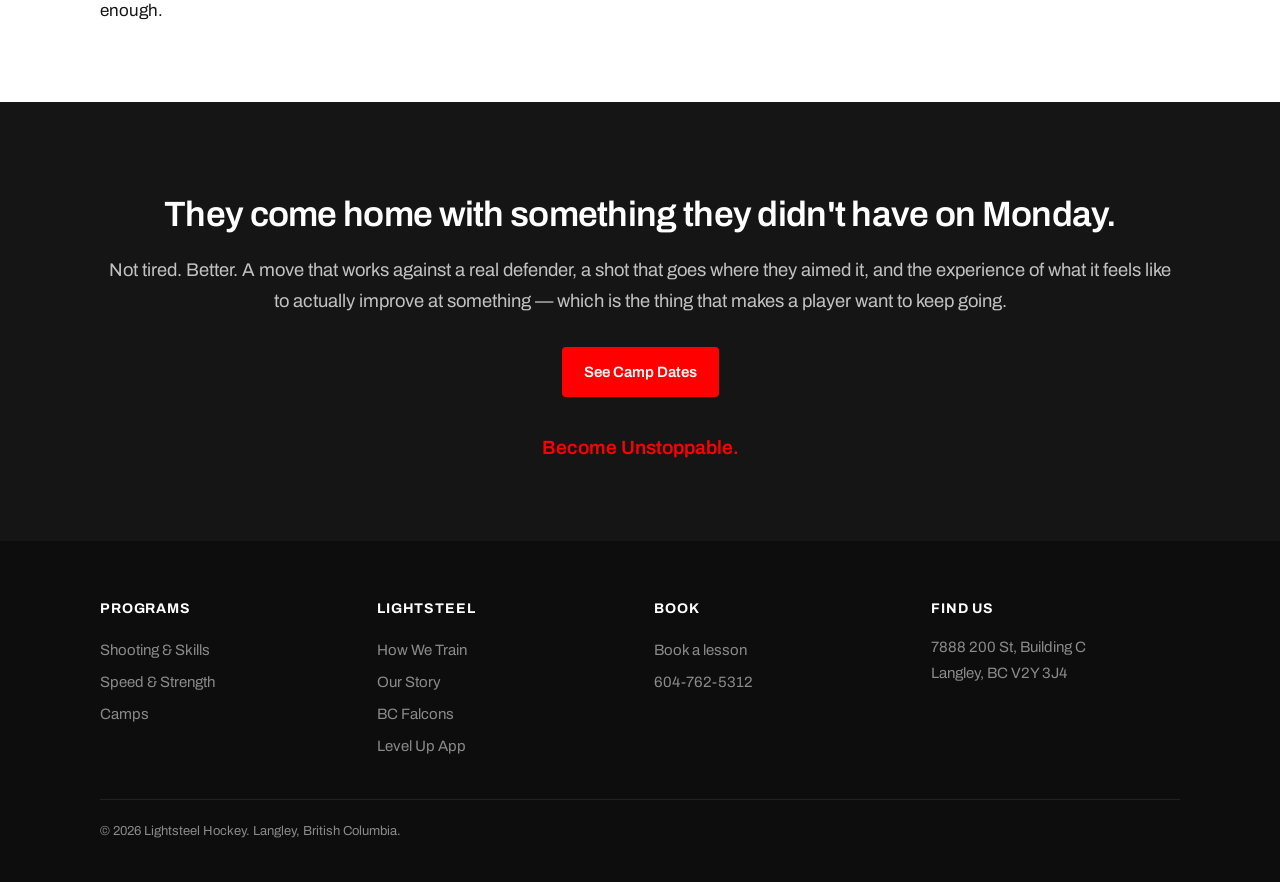
==== commit 80eee0d9: "Tracking for LU link" ====
--- a/camps.html
+++ b/camps.html
@@ -25,7 +25,7 @@
           <a href="/shooting-and-skills">Shooting &amp; Skills<span>The synthetic ice lab</span></a>
           <a href="/speed-and-strength">Speed &amp; Strength<span>The physical engine</span></a>
           <a href="/camps">Camps<span>A real jump in a short window</span></a>
-          <a href="https://www.levelup.hockey/lightsteel">Level Up App<span>Train at home between sessions</span></a>
+          <a href="https://www.levelup.hockey/lightsteel?utm_source=lightsteelhockey&amp;utm_medium=referral&amp;utm_campaign=lightsteel-discount&amp;utm_content=programs-menu">Level Up App<span>Train at home between sessions</span></a>
         </div>
       </div>
       <a href="/how-we-train">How We Train</a>
@@ -124,7 +124,7 @@
       <a href="/how-we-train">How We Train</a>
       <a href="/our-story">Our Story</a>
       <a href="https://bcfalcons.com">BC Falcons</a>
-      <a href="https://www.levelup.hockey/lightsteel">Level Up App</a>
+      <a href="https://www.levelup.hockey/lightsteel?utm_source=lightsteelhockey&amp;utm_medium=referral&amp;utm_campaign=lightsteel-discount&amp;utm_content=footer">Level Up App</a>
     </div>
     <div>
       <h4>Book</h4>
--- a/styles.css
+++ b/styles.css
@@ -2,8 +2,8 @@
    Edit colours, type and spacing here once; every page picks it up. */
 
 :root {
-  --red: #c8102e;
-  --red-accent: #e2687f;
+  --red: #ff0000;
+  --red-accent: #ff0000;
   --dark: #151515;
   --dark-2: #1e1e1e;
   --light: #f2f1ec;
@@ -111,7 +111,7 @@
   text-decoration: none; font-size: 15px; font-weight: 600;
   padding: 12px 22px; border-radius: 4px; white-space: nowrap;
 }
-.btn:hover { background: #a80d26; }
+.btn:hover { background: #d40000; }
 .btn-ghost {
   background: transparent; border: 1px solid #5a5a5a; color: #fff;
 }
